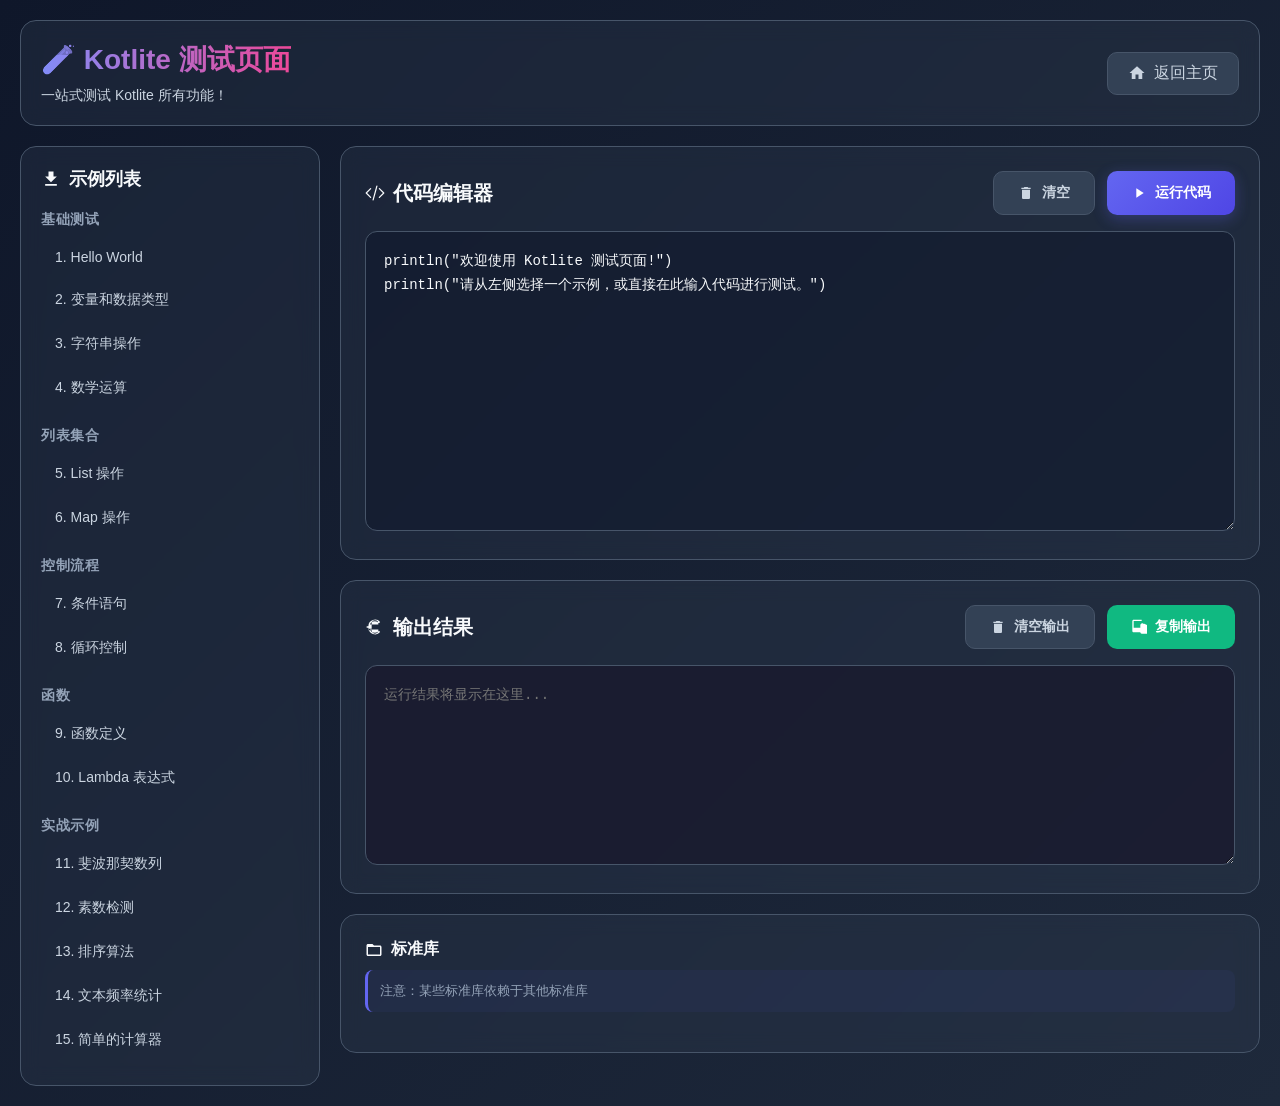
==== demo/test.html @ df6f912d "✨ 添加测试脚本和测试页面" ====
<!DOCTYPE html>
<html lang="zh-CN">
<head>
    <meta charset="UTF-8">
    <meta name="viewport" content="width=device-width, initial-scale=1.0">
    <title>Kotlite 测试页面</title>
    <style>
        :root {
            --primary-color: #6366f1;
            --primary-light: #818cf8;
            --primary-dark: #4f46e5;
            --accent-color: #ec4899;
            --bg-dark: #0f172a;
            --bg-light: #1e293b;
            --bg-card: #334155;
            --text-primary: #f8fafc;
            --text-secondary: #cbd5e1;
            --text-muted: #94a3b8;
            --border-color: #475569;
            --success-color: #10b981;
            --warning-color: #f59e0b;
            --error-color: #ef4444;
        }

        * {
            margin: 0;
            padding: 0;
            box-sizing: border-box;
        }

        body {
            font-family: -apple-system, BlinkMacSystemFont, "Segoe UI", "Noto Sans", Helvetica, Arial, sans-serif;
            background: linear-gradient(135deg, var(--bg-dark) 0%, var(--bg-light) 100%);
            color: var(--text-primary);
            min-height: 100vh;
            padding: 20px;
        }

        .container {
            max-width: 1400px;
            margin: 0 auto;
        }

        header {
            display: flex;
            justify-content: space-between;
            align-items: center;
            margin-bottom: 20px;
            padding: 20px;
            background: rgba(51, 65, 85, 0.3);
            border-radius: 16px;
            border: 1px solid var(--border-color);
            backdrop-filter: blur(10px);
        }

        .header-left h1 {
            font-size: 28px;
            font-weight: 800;
            background: linear-gradient(90deg, var(--primary-light), var(--accent-color));
            -webkit-background-clip: text;
            -webkit-text-fill-color: transparent;
            background-clip: text;
            margin-bottom: 8px;
        }

        .header-left p {
            color: var(--text-secondary);
            font-size: 14px;
        }

        .header-right a {
            color: var(--text-secondary);
            transition: all 0.3s ease;
            text-decoration: none;
            display: flex;
            align-items: center;
            gap: 8px;
            padding: 10px 20px;
            background: var(--bg-card);
            border-radius: 10px;
            border: 1px solid var(--border-color);
        }

        .header-right a:hover {
            color: var(--text-primary);
            background: var(--primary-color);
            border-color: var(--primary-color);
        }

        .main-grid {
            display: grid;
            grid-template-columns: 300px 1fr;
            gap: 20px;
        }

        @media (max-width: 1024px) {
            .main-grid {
                grid-template-columns: 1fr;
            }
        }

        .sidebar {
            background: rgba(51, 65, 85, 0.3);
            border-radius: 16px;
            border: 1px solid var(--border-color);
            padding: 20px;
            backdrop-filter: blur(10px);
            height: fit-content;
            position: sticky;
            top: 20px;
        }

        .sidebar h2 {
            font-size: 18px;
            font-weight: 700;
            margin-bottom: 16px;
            color: var(--text-primary);
            display: flex;
            align-items: center;
            gap: 8px;
        }

        .sidebar h3 {
            font-size: 14px;
            font-weight: 600;
            color: var(--text-muted);
            margin: 20px 0 10px 0;
            text-transform: uppercase;
            letter-spacing: 0.05em;
        }

        .example-list {
            list-style: none;
        }

        .example-item {
            margin-bottom: 6px;
        }

        .example-btn {
            width: 100%;
            text-align: left;
            padding: 10px 14px;
            background: transparent;
            border: none;
            color: var(--text-secondary);
            font-size: 14px;
            cursor: pointer;
            border-radius: 8px;
            transition: all 0.2s ease;
        }

        .example-btn:hover {
            background: var(--bg-card);
            color: var(--text-primary);
        }

        .example-btn.active {
            background: rgba(99, 102, 241, 0.15);
            color: var(--primary-light);
            border-left: 3px solid var(--primary-color);
        }

        .workspace {
            display: flex;
            flex-direction: column;
            gap: 20px;
        }

        .card {
            background: rgba(51, 65, 85, 0.3);
            border-radius: 16px;
            border: 1px solid var(--border-color);
            padding: 24px;
            backdrop-filter: blur(10px);
        }

        .section-header {
            display: flex;
            justify-content: space-between;
            align-items: center;
            gap: 12px;
            flex-wrap: wrap;
            margin-bottom: 16px;
        }

        .section-header h2 {
            font-size: 20px;
            font-weight: 700;
            color: var(--text-primary);
            display: flex;
            align-items: center;
            gap: 8px;
        }

        .button-group {
            display: flex;
            gap: 12px;
            flex-wrap: wrap;
        }

        .btn {
            padding: 12px 24px;
            border-radius: 10px;
            border: none;
            font-size: 14px;
            font-weight: 600;
            cursor: pointer;
            transition: all 0.3s ease;
            display: flex;
            align-items: center;
            gap: 8px;
        }

        .btn-primary {
            background: linear-gradient(135deg, var(--primary-color), var(--primary-dark));
            color: white;
            box-shadow: 0 4px 15px rgba(99, 102, 241, 0.3);
        }

        .btn-primary:hover {
            transform: translateY(-2px);
            box-shadow: 0 10px 25px -5px rgba(99, 102, 241, 0.4);
        }

        .btn-secondary {
            background: var(--bg-card);
            color: var(--text-secondary);
            border: 1px solid var(--border-color);
        }

        .btn-secondary:hover {
            background: var(--border-color);
            color: var(--text-primary);
        }

        .btn-success {
            background: var(--success-color);
            color: white;
        }

        .btn-success:hover {
            background: #0d966a;
            transform: translateY(-2px);
        }

        textarea {
            width: 100%;
            min-height: 300px;
            padding: 18px;
            border-radius: 12px;
            border: 1px solid var(--border-color);
            background: rgba(15, 23, 42, 0.5);
            color: var(--text-primary);
            font-family: ui-monospace, SFMono-Regular, Menlo, Monaco, Consolas, "Liberation Mono", "Courier New", monospace;
            font-size: 14px;
            line-height: 1.7;
            resize: vertical;
            transition: all 0.3s ease;
        }

        textarea:focus {
            outline: none;
            border-color: var(--primary-color);
            box-shadow: 0 0 0 4px rgba(99, 102, 241, 0.15);
        }

        #output {
            min-height: 200px;
            background: rgba(26, 26, 46, 0.8);
        }

        .status-message {
            padding: 12px 16px;
            border-radius: 10px;
            margin-bottom: 16px;
            font-size: 14px;
            display: none;
            border: 1px solid transparent;
        }

        .status-message.success {
            display: block;
            background: rgba(16, 185, 129, 0.1);
            border-color: var(--success-color);
            color: var(--success-color);
        }

        .status-message.error {
            display: block;
            background: rgba(239, 68, 68, 0.1);
            border-color: var(--error-color);
            color: var(--error-color);
        }

        .library-section {
            margin-top: 0;
        }

        .library-section h3 {
            font-size: 16px;
            font-weight: 700;
            color: var(--text-primary);
            margin-bottom: 10px;
            display: flex;
            align-items: center;
            gap: 8px;
        }

        .library-section .note {
            font-size: 13px;
            color: var(--text-muted);
            margin-bottom: 16px;
            padding: 12px;
            background: rgba(99, 102, 241, 0.05);
            border-radius: 8px;
            border-left: 3px solid var(--primary-color);
        }

        .library-list {
            display: flex;
            flex-wrap: wrap;
            gap: 8px;
        }

        .library-item {
            display: flex;
            align-items: center;
            gap: 6px;
            padding: 8px 12px;
            background: var(--bg-card);
            border-radius: 8px;
            border: 1px solid var(--border-color);
            transition: all 0.2s ease;
        }

        .library-item:hover {
            border-color: var(--primary-color);
        }

        .library-item input[type="checkbox"] {
            width: 16px;
            height: 16px;
            accent-color: var(--primary-color);
            cursor: pointer;
        }

        .library-item label {
            font-size: 13px;
            color: var(--text-secondary);
            cursor: pointer;
            user-select: none;
        }

        .library-item input[type="checkbox"]:checked + label {
            color: var(--primary-light);
            font-weight: 500;
        }

        @media (max-width: 768px) {
            body {
                padding: 12px;
            }

            header {
                flex-direction: column;
                gap: 16px;
                text-align: center;
                padding: 16px;
            }

            .section-header {
                flex-direction: column;
                gap: 14px;
                align-items: stretch;
            }

            .button-group {
                justify-content: center;
            }

            .btn {
                flex: 1;
                justify-content: center;
            }
        }
    </style>
</head>
<body>
    <div class="container">
        <header>
            <div class="header-left">
                <h1>🧪 Kotlite 测试页面</h1>
                <p>一站式测试 Kotlite 所有功能！</p>
            </div>
            <div class="header-right">
                <a href="index.html">
                    <svg width="18" height="18" viewBox="0 0 24 24" fill="currentColor">
                        <path d="M10 20v-6h4v6h5v-8h3L12 3 2 12h3v8z"/>
                    </svg>
                    返回主页
                </a>
            </div>
        </header>

        <div class="main-grid">
            <aside class="sidebar">
                <h2>
                    <svg width="20" height="20" viewBox="0 0 24 24" fill="currentColor">
                        <path d="M19 9h-4V3H9v6H5l7 7 7-7zM5 18v2h14v-2H5z"/>
                    </svg>
                    示例列表
                </h2>
                
                <h3>基础测试</h3>
                <ul class="example-list">
                    <li class="example-item">
                        <button class="example-btn" data-example="hello">1. Hello World</button>
                    </li>
                    <li class="example-item">
                        <button class="example-btn" data-example="variables">2. 变量和数据类型</button>
                    </li>
                    <li class="example-item">
                        <button class="example-btn" data-example="strings">3. 字符串操作</button>
                    </li>
                    <li class="example-item">
                        <button class="example-btn" data-example="math">4. 数学运算</button>
                    </li>
                </ul>

                <h3>列表集合</h3>
                <ul class="example-list">
                    <li class="example-item">
                        <button class="example-btn" data-example="list">5. List 操作</button>
                    </li>
                    <li class="example-item">
                        <button class="example-btn" data-example="map">6. Map 操作</button>
                    </li>
                </ul>

                <h3>控制流程</h3>
                <ul class="example-list">
                    <li class="example-item">
                        <button class="example-btn" data-example="condition">7. 条件语句</button>
                    </li>
                    <li class="example-item">
                        <button class="example-btn" data-example="loop">8. 循环控制</button>
                    </li>
                </ul>

                <h3>函数</h3>
                <ul class="example-list">
                    <li class="example-item">
                        <button class="example-btn" data-example="functions">9. 函数定义</button>
                    </li>
                    <li class="example-item">
                        <button class="example-btn" data-example="lambda">10. Lambda 表达式</button>
                    </li>
                </ul>

                <h3>实战示例</h3>
                <ul class="example-list">
                    <li class="example-item">
                        <button class="example-btn" data-example="fibonacci">11. 斐波那契数列</button>
                    </li>
                    <li class="example-item">
                        <button class="example-btn" data-example="prime">12. 素数检测</button>
                    </li>
                    <li class="example-item">
                        <button class="example-btn" data-example="sort">13. 排序算法</button>
                    </li>
                    <li class="example-item">
                        <button class="example-btn" data-example="wordcount">14. 文本频率统计</button>
                    </li>
                    <li class="example-item">
                        <button class="example-btn" data-example="calculator">15. 简单的计算器</button>
                    </li>
                </ul>
            </aside>

            <main class="workspace">
                <div class="card">
                    <div class="section-header">
                        <h2>
                            <svg width="20" height="20" viewBox="0 0 24 24" fill="currentColor">
                                <path d="M14.447 3.027a.75.75 0 01.527.92l-4.5 16.5a.75.75 0 01-1.448-.394l4.5-16.5a.75.75 0 01.921-.526zM16.72 6.22a.75.75 0 011.06 0l5.25 5.25a.75.75 0 010 1.06l-5.25 5.25a.75.75 0 11-1.06-1.06L21.44 12l-4.72-4.72a.75.75 0 010-1.06zm-9.44 0a.75.75 0 010 1.06L2.56 12l4.72 4.72a.75.75 0 11-1.06 1.06L.97 12.53a.75.75 0 010-1.06l5.25-5.25a.75.75 0 011.06 0z"/>
                            </svg>
                            代码编辑器
                        </h2>
                        <div class="button-group">
                            <button class="btn btn-secondary" id="clearBtn">
                                <svg width="16" height="16" viewBox="0 0 24 24" fill="currentColor">
                                    <path d="M6 19c0 1.1.9 2 2 2h8c1.1 0 2-.9 2-2V7H6v12zM19 4h-3.5l-1-1h-5l-1 1H5v2h14V4z"/>
                                </svg>
                                清空
                            </button>
                            <button class="btn btn-primary" id="runBtn">
                                <svg width="16" height="16" viewBox="0 0 24 24" fill="currentColor">
                                    <path d="M8 5v14l11-7z"/>
                                </svg>
                                运行代码
                            </button>
                        </div>
                    </div>
                    <div id="statusMessage" class="status-message"></div>
                    <textarea id="codeInput" placeholder="在此输入 Kotlin 代码...">println("欢迎使用 Kotlite 测试页面!")
println("请从左侧选择一个示例，或直接在此输入代码进行测试。")</textarea>
                </div>

                <div class="card">
                    <div class="section-header">
                        <h2>
                            <svg width="20" height="20" viewBox="0 0 24 24" fill="currentColor">
                                <path d="M12 4a4 4 0 0 1 4 4v1H6.09C6.57 6.88 8.14 5 12 5v0a5.98 5.98 0 0 1 4.79 2.46l1.42-1.42A8 8 0 0 0 4.06 11H2v2h2.06a8 8 0 0 0 14.15 4.96l-1.42-1.42A6 6 0 0 1 12 19c-3.86 0-5.43-1.88-5.91-4H16v1a4 4 0 0 1-4 4v0a4 4 0 0 1-4-4v0H4v-2h4V8a4 4 0 0 1 4-4v0"/>
                            </svg>
                            输出结果
                        </h2>
                        <div class="button-group">
                            <button class="btn btn-secondary" id="clearOutputBtn">
                                <svg width="16" height="16" viewBox="0 0 24 24" fill="currentColor">
                                    <path d="M6 19c0 1.1.9 2 2 2h8c1.1 0 2-.9 2-2V7H6v12zM19 4h-3.5l-1-1h-5l-1 1H5v2h14V4z"/>
                                </svg>
                                清空输出
                            </button>
                            <button class="btn btn-success" id="copyOutputBtn">
                                <svg width="16" height="16" viewBox="0 0 24 24" fill="currentColor">
                                    <path d="M16 1H4c-1.1 0-1.99.9-1.99 2L2 18c0 1.1.9 2 2 2h12c1.1 0 2-.9 2-2V8c0-1.1-.9-2-2-2zm0 12H4V3h12v10z"/>
                                    <path d="M20 7h-4c-1.1 0-2 .9-2 2v11c0 1.1.9 2 2 2h8c1.1 0 2-.9 2-2V11c0-1.1-.9-2-2-2z"/>
                                </svg>
                                复制输出
                            </button>
                        </div>
                    </div>
                    <textarea id="output" readonly placeholder="运行结果将显示在这里..."></textarea>
                </div>

                <div class="card library-section">
                    <h3>
                        <svg width="18" height="18" viewBox="0 0 24 24" fill="currentColor">
                            <path d="M20 6h-8l-2-2H4c-1.1 0-1.99.9-1.99 2L2 18c0 1.1.9 2 2 2h16c1.1 0 2-.9 2-2V8c0-1.1-.9-2-2-2zm0 12H4V8h16v10z"/>
                        </svg>
                        标准库
                    </h3>
                    <p class="note">注意：某些标准库依赖于其他标准库</p>
                    <div class="library-list" id="libraryCheckboxes">
                    </div>
                </div>
            </main>
        </div>
    </div>

    <script>
        // 示例代码库
        const examples = {
            hello: `println("Hello, 世界!")
println("欢迎使用 Kotlite!")`,
            
            variables: `// 变量声明
val immutable = "我是不可变的"
var mutable = "我是可变的"
mutable = "我改变了!"

// 数据类型
val intNum: Int = 42
val longNum: Long = 10000000000L
val doubleNum: Double = 3.14159
val booleanVal: Boolean = true
val charVal: Char = 'A'

println("整数: $intNum")
println("长整数: $longNum")
println("浮点数: $doubleNum")
println("布尔值: $booleanVal")
println("字符: $charVal")
println("不可变变量: $immutable")
println("可变变量: $mutable")`,
            
            strings: `val str = "Hello, Kotlin!"

// 基本操作
println("字符串: $str")
println("长度: ${str.length}")
println("大写: ${str.uppercase()}")
println("小写: ${str.lowercase()}")

// 子串
println("子串: ${str.substring(0, 5)}")

// 检查包含
println("包含 'Kotlin': ${str.contains("Kotlin")}")

// 替换
println("替换: ${str.replace("Hello", "Hi")}")

// 去除空格
val strWithSpaces = "   Hello World   "
println("去除空格: '${strWithSpaces.trim()}'")

// 分割和连接
val csv = "apple,banana,orange"
val parts = csv.split(",")
println("分割后: $parts")
println("连接: ${parts.joinToString(" | ")}")`,
            
            math: `// 基本运算
val a = 10
val b = 3
println("$a + $b = ${a + b}")
println("$a - $b = ${a - b}")
println("$a * $b = ${a * b}")
println("$a / $b = ${a / b}")
println("$a % $b = ${a % b}")

// 比较运算
println("$a > $b: ${a > b}")
println("$a == $b: ${a == b}")

// 使用 Math 库
import kotlin.math.*
println("绝对值 -42: ${abs(-42)}")
println("最大 100, 200: ${max(100, 200)}")
println("最小 100, 200: ${min(100, 200)}")
println("平方根 16: ${sqrt(16.0)}")
println("2^8: ${2.0.pow(8.0)}")
println("四舍五入 3.7: ${round(3.7)}")
println("向下取整 3.7: ${floor(3.7)}")
println("向上取整 3.1: ${ceil(3.1)}")`,
            
            list: `// 创建列表
val list = listOf("苹果", "香蕉", "橙子")
println("原列表: $list")

// 访问元素
println("第一个元素: ${list[0]}")
println("最后一个元素: ${list[list.size - 1]}")

// 遍历
println("\\n遍历列表:")
for (item in list) {
    println("- $item")
}

// 索引遍历
println("\\n索引遍历:")
for ((index, item) in list.withIndex()) {
    println("$index: $item")
}

// 可变列表
val mutableList = mutableListOf(1, 2, 3)
println("\\n可变列表初始: $mutableList")
mutableList.add(4)
mutableList.add(0, 0)
println("添加后: $mutableList")
mutableList.remove(2)
println("删除后: $mutableList")

// 列表转换
println("\\n映射: ${mutableList.map { it * 2 }}")
println("过滤: ${mutableList.filter { it % 2 == 0 }}")
println("求和: ${mutableList.sum()}")`,
            
            map: `// 创建 Map
val map = mapOf(
    "one" to 1,
    "two" to 2,
    "three" to 3
)
println("原Map: $map")

// 访问值
println("键 'one' 的值: ${map["one"]}")
println("键 'four' 的值或默认: ${map.getOrDefault("four", 0)}")

// 遍历
println("\\n遍历 Map:")
for ((key, value) in map) {
    println("$key -> $value")
}

// 可变 Map
val mutableMap = mutableMapOf<String, Int>()
mutableMap["a"] = 10
mutableMap["b"] = 20
println("\\n可变Map: $mutableMap")
mutableMap["c"] = 30
println("添加后: $mutableMap")
mutableMap.remove("a")
println("删除后: $mutableMap")`,
            
            condition: `val score = 85

// if 表达式
val result = if (score >= 90) {
    "优秀"
} else if (score >= 80) {
    "良好"
} else if (score >= 60) {
    "及格"
} else {
    "不及格"
}
println("成绩 $score: $result")

// when 表达式
val grade = 'B'
val desc = when (grade) {
    'A' -> "优秀"
    'B' -> "良好"
    'C' -> "合格"
    else -> "其他"
}
println("等级 $grade: $desc")`,
            
            loop: `// for 循环范围
println("1到5:")
for (i in 1..5) {
    print("$i ")
}

println("\\n\\n5到1:")
for (i in 5 downTo 1) {
    print("$i ")
}

println("\\n\\n1到10，步长2:")
for (i in 1..10 step 2) {
    print("$i ")
}

println("\\n\\n直到10:")
for (i in 1 until 10) {
    print("$i ")
}

// while 循环
println("\\n\\nwhile 循环:")
var n = 1
while (n <= 5) {
    print("${n * n} ")
    n++
}`,
            
            functions: `// 简单函数
fun greet(name: String): String {
    return "你好, $name!"
}
println(greet("张三"))

// 单表达式函数
fun add(a: Int, b: Int): Int = a + b
println("10 + 20 = ${add(10, 20)}")

// 带默认参数的函数
fun greetDefault(name: String = "访客"): String {
    return "欢迎, $name!"
}
println(greetDefault())
println(greetDefault("李四"))

// 可变参数
fun sum(vararg numbers: Int): Int {
    var total = 0
    for (num in numbers) {
        total += num
    }
    return total
}
println("求和 1-5: ${sum(1, 2, 3, 4, 5)}")`,
            
            lambda: `// 简单的 Lambda
val double = { x: Int -> x * 2 }
println("double(5): ${double(5)}")

// 结合列表操作
val numbers = listOf(1, 2, 3, 4, 5)
println("原列表: $numbers")

val doubled = numbers.map { it * 2 }
println("乘以2: $doubled")

val evens = numbers.filter { it % 2 == 0 }
println("偶数: $evens")

val sum = numbers.reduce { acc, num -> acc + num }
println("求和: $sum")

val total = numbers.fold(0) { acc, num -> acc + num }
println("折叠求和: $total")`,
            
            fibonacci: `fun fibonacci(n: Int): List<Int> {
    val result = mutableListOf<Int>()
    var a = 0
    var b = 1
    
    for (i in 1..n) {
        result.add(a)
        val next = a + b
        a = b
        b = next
    }
    
    return result
}

val fib10 = fibonacci(10)
println("斐波那契前10项: $fib10")`,
            
            prime: `fun isPrime(n: Int): Boolean {
    if (n <= 1) return false
    if (n <= 3) return true
    if (n % 2 == 0 || n % 3 == 0) return false
    
    var i = 5
    while (i * i <= n) {
        if (n % i == 0 || n % (i + 2) == 0) return false
        i += 6
    }
    return true
}

// 查找 1-50 之间的素数
val primes = mutableListOf<Int>()
for (i in 1..50) {
    if (isPrime(i)) {
        primes.add(i)
    }
}
println("1-50之间的素数: $primes")`,
            
            sort: `fun bubbleSort(arr: MutableList<Int>) {
    val n = arr.size
    for (i in 0 until n - 1) {
        for (j in 0 until n - i - 1) {
            if (arr[j] > arr[j + 1]) {
                // 交换
                val temp = arr[j]
                arr[j] = arr[j + 1]
                arr[j + 1] = temp
            }
        }
    }
}

val arr = mutableListOf(64, 34, 25, 12, 22, 11, 90)
println("排序前: $arr")
bubbleSort(arr)
println("排序后: $arr")`,
            
            wordcount: `fun wordCount(text: String): Map<String, Int> {
    val words = text.lowercase().split(" ", ",", ".", "!", "?")
        .filter { it.isNotEmpty() }
    
    val countMap = mutableMapOf<String, Int>()
    for (word in words) {
        countMap[word] = (countMap[word] ?: 0) + 1
    }
    
    return countMap.toSortedMap()
}

val text = "Kotlin is a great language. Kotlin is fun!"
val counts = wordCount(text)
println("词频统计:")
for ((word, count) in counts) {
    println("- $word: $count")
}`,
            
            calculator: `fun calculate(a: Double, b: Double, op: Char): Double {
    return when (op) {
        '+' -> a + b
        '-' -> a - b
        '*' -> a * b
        '/' -> if (b != 0.0) a / b else Double.NaN
        '%' -> a % b
        else -> throw IllegalArgumentException("未知操作符: $op")
    }
}

println("100 + 50 = ${calculate(100.0, 50.0, '+')}")
println("100 - 50 = ${calculate(100.0, 50.0, '-')}")
println("100 * 50 = ${calculate(100.0, 50.0, '*')}")
println("100 / 50 = ${calculate(100.0, 50.0, '/')}")
println("100 % 50 = ${calculate(100.0, 50.0, '%')}")`
        };

        // DOM 元素
        const codeInput = document.getElementById('codeInput');
        const output = document.getElementById('output');
        const runBtn = document.getElementById('runBtn');
        const clearBtn = document.getElementById('clearBtn');
        const clearOutputBtn = document.getElementById('clearOutputBtn');
        const copyOutputBtn = document.getElementById('copyOutputBtn');
        const statusMessage = document.getElementById('statusMessage');
        const exampleBtns = document.querySelectorAll('.example-btn');
        const libraryCheckboxes = document.getElementById('libraryCheckboxes');

        // 显示状态消息
        function showStatus(message, isError = false) {
            statusMessage.textContent = message;
            statusMessage.className = 'status-message ' + (isError ? 'error' : 'success');
            setTimeout(() => {
                statusMessage.className = 'status-message';
            }, 3000);
        }

        // 加载示例
        exampleBtns.forEach(btn => {
            btn.addEventListener('click', () => {
                const exampleId = btn.dataset.example;
                if (examples[exampleId]) {
                    codeInput.value = examples[exampleId];
                    output.value = '';
                    
                    // 更新活动状态
                    exampleBtns.forEach(b => b.classList.remove('active'));
                    btn.classList.add('active');
                    
                    showStatus('示例加载成功!');
                }
            });
        });

        // 清空按钮
        clearBtn.addEventListener('click', () => {
            codeInput.value = '';
            showStatus('代码已清空');
        });

        // 清空输出按钮
        clearOutputBtn.addEventListener('click', () => {
            output.value = '';
            showStatus('输出已清空');
        });

        // 复制输出按钮
        copyOutputBtn.addEventListener('click', () => {
            output.select();
            document.execCommand('copy');
            showStatus('输出已复制到剪贴板!');
        });
    </script>
    <script src="kotlite-demo.js"></script>
</body>
</html>
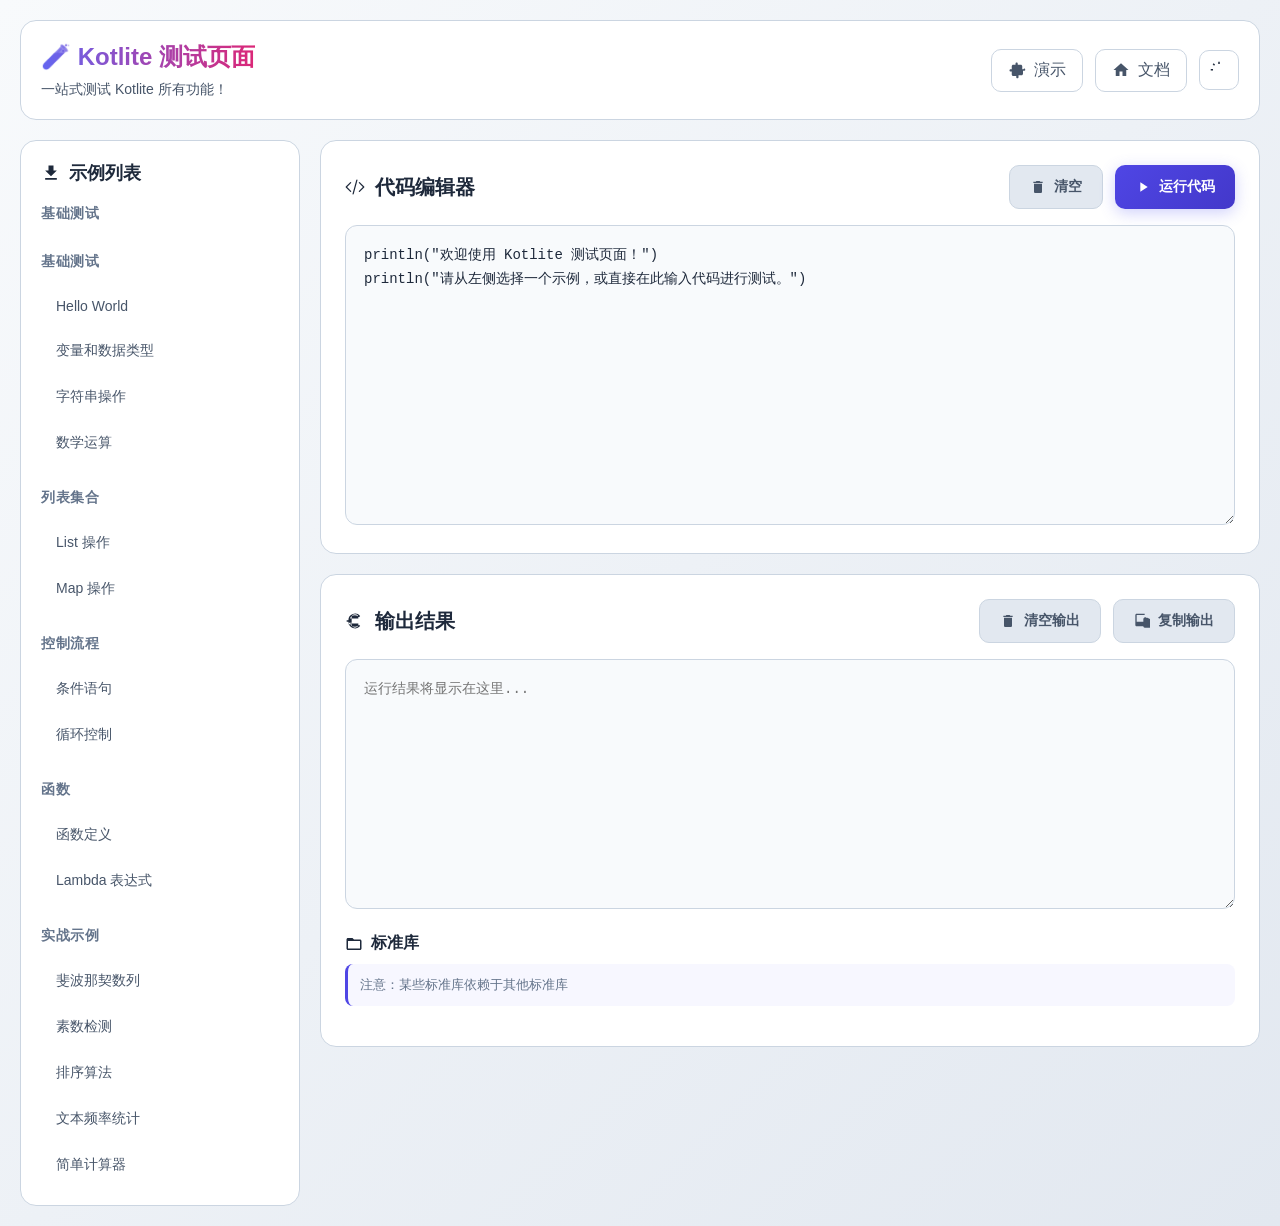
==== commit ab91bd4a: "✨ 完善主题系统、移动端适配和测试页面体验" ====
--- a/demo/test.html
+++ b/demo/test.html
@@ -18,8 +18,21 @@
             --text-muted: #94a3b8;
             --border-color: #475569;
             --success-color: #10b981;
-            --warning-color: #f59e0b;
             --error-color: #ef4444;
+        }
+
+        .light-mode {
+            --primary-color: #4f46e5;
+            --primary-light: #6366f1;
+            --primary-dark: #4338ca;
+            --accent-color: #db2777;
+            --bg-dark: #f8fafc;
+            --bg-light: #e2e8f0;
+            --bg-card: #ffffff;
+            --text-primary: #1e293b;
+            --text-secondary: #475569;
+            --text-muted: #64748b;
+            --border-color: #cbd5e1;
         }
 
         * {
@@ -34,6 +47,7 @@
             color: var(--text-primary);
             min-height: 100vh;
             padding: 20px;
+            transition: all 0.3s ease;
         }
 
         .container {
@@ -47,14 +61,14 @@
             align-items: center;
             margin-bottom: 20px;
             padding: 20px;
-            background: rgba(51, 65, 85, 0.3);
+            background: var(--bg-card);
             border-radius: 16px;
             border: 1px solid var(--border-color);
             backdrop-filter: blur(10px);
         }
 
         .header-left h1 {
-            font-size: 28px;
+            font-size: 24px;
             font-weight: 800;
             background: linear-gradient(90deg, var(--primary-light), var(--accent-color));
             -webkit-background-clip: text;
@@ -68,6 +82,12 @@
             font-size: 14px;
         }
 
+        .header-right {
+            display: flex;
+            align-items: center;
+            gap: 12px;
+        }
+
         .header-right a {
             color: var(--text-secondary);
             transition: all 0.3s ease;
@@ -75,7 +95,7 @@
             display: flex;
             align-items: center;
             gap: 8px;
-            padding: 10px 20px;
+            padding: 10px 16px;
             background: var(--bg-card);
             border-radius: 10px;
             border: 1px solid var(--border-color);
@@ -87,9 +107,26 @@
             border-color: var(--primary-color);
         }
 
+        #theme-toggle {
+            background: var(--bg-card);
+            border: 1px solid var(--border-color);
+            border-radius: 10px;
+            cursor: pointer;
+            padding: 10px;
+            transition: all 0.3s ease;
+            color: var(--text-primary);
+            display: flex;
+            align-items: center;
+        }
+
+        #theme-toggle:hover {
+            background: var(--primary-color);
+            border-color: var(--primary-color);
+        }
+
         .main-grid {
             display: grid;
-            grid-template-columns: 300px 1fr;
+            grid-template-columns: 280px 1fr;
             gap: 20px;
         }
 
@@ -97,10 +134,21 @@
             .main-grid {
                 grid-template-columns: 1fr;
             }
+
+            header {
+                flex-direction: column;
+                gap: 16px;
+                text-align: center;
+            }
+
+            .header-right {
+                flex-wrap: wrap;
+                justify-content: center;
+            }
         }
 
         .sidebar {
-            background: rgba(51, 65, 85, 0.3);
+            background: var(--bg-card);
             border-radius: 16px;
             border: 1px solid var(--border-color);
             padding: 20px;
@@ -131,10 +179,9 @@
 
         .example-list {
             list-style: none;
-        }
-
-        .example-item {
-            margin-bottom: 6px;
+            display: flex;
+            flex-direction: column;
+            gap: 6px;
         }
 
         .example-btn {
@@ -142,33 +189,85 @@
             text-align: left;
             padding: 10px 14px;
             background: transparent;
-            border: none;
+            border: 1px solid transparent;
             color: var(--text-secondary);
             font-size: 14px;
             cursor: pointer;
-            border-radius: 8px;
+            border-radius: 10px;
             transition: all 0.2s ease;
         }
 
         .example-btn:hover {
+            background: var(--bg-light);
+            color: var(--text-primary);
+            border-color: var(--border-color);
+        }
+
+        .example-btn.active {
+            background: linear-gradient(135deg, rgba(99, 102, 241, 0.15), rgba(236, 72, 153, 0.15));
+            color: var(--primary-light);
+            border-color: var(--primary-color);
+        }
+
+        @media (max-width: 1024px) {
+            .sidebar {
+                position: fixed;
+                top: 0;
+                left: 0;
+                width: 280px;
+                height: 100vh;
+                z-index: 1000;
+                transform: translateX(-100%);
+                transition: transform 0.3s ease;
+                overflow-y: auto;
+                border-radius: 0;
+            }
+
+            .sidebar.open {
+                transform: translateX(0);
+            }
+
+            .mobile-menu-btn {
+                display: flex;
+            }
+
+            .sidebar-overlay {
+                display: none;
+                position: fixed;
+                top: 0;
+                left: 0;
+                right: 0;
+                bottom: 0;
+                background: rgba(0, 0, 0, 0.5);
+                z-index: 999;
+            }
+
+            .sidebar-overlay.show {
+                display: block;
+            }
+        }
+
+        .mobile-menu-btn {
+            display: none;
             background: var(--bg-card);
-            color: var(--text-primary);
-        }
-
-        .example-btn.active {
-            background: rgba(99, 102, 241, 0.15);
-            color: var(--primary-light);
-            border-left: 3px solid var(--primary-color);
-        }
-
-        .workspace {
-            display: flex;
-            flex-direction: column;
-            gap: 20px;
+            border: 1px solid var(--border-color);
+            border-radius: 10px;
+            font-size: 20px;
+            cursor: pointer;
+            color: var(--text-primary);
+            padding: 10px 16px;
+            margin-right: 12px;
+            transition: all 0.3s ease;
+            align-items: center;
+        }
+
+        .mobile-menu-btn:hover {
+            background: var(--primary-color);
+            border-color: var(--primary-color);
         }
 
         .card {
-            background: rgba(51, 65, 85, 0.3);
+            background: var(--bg-card);
             border-radius: 16px;
             border: 1px solid var(--border-color);
             padding: 24px;
@@ -190,7 +289,7 @@
             color: var(--text-primary);
             display: flex;
             align-items: center;
-            gap: 8px;
+            gap: 10px;
         }
 
         .button-group {
@@ -200,7 +299,7 @@
         }
 
         .btn {
-            padding: 12px 24px;
+            padding: 12px 20px;
             border-radius: 10px;
             border: none;
             font-size: 14px;
@@ -224,7 +323,7 @@
         }
 
         .btn-secondary {
-            background: var(--bg-card);
+            background: var(--bg-light);
             color: var(--text-secondary);
             border: 1px solid var(--border-color);
         }
@@ -232,16 +331,6 @@
         .btn-secondary:hover {
             background: var(--border-color);
             color: var(--text-primary);
-        }
-
-        .btn-success {
-            background: var(--success-color);
-            color: white;
-        }
-
-        .btn-success:hover {
-            background: #0d966a;
-            transform: translateY(-2px);
         }
 
         textarea {
@@ -250,7 +339,7 @@
             padding: 18px;
             border-radius: 12px;
             border: 1px solid var(--border-color);
-            background: rgba(15, 23, 42, 0.5);
+            background: var(--bg-dark);
             color: var(--text-primary);
             font-family: ui-monospace, SFMono-Regular, Menlo, Monaco, Consolas, "Liberation Mono", "Courier New", monospace;
             font-size: 14px;
@@ -265,9 +354,8 @@
             box-shadow: 0 0 0 4px rgba(99, 102, 241, 0.15);
         }
 
-        #output {
-            min-height: 200px;
-            background: rgba(26, 26, 46, 0.8);
+        #output, #txtOutput {
+            min-height: 250px;
         }
 
         .status-message {
@@ -294,7 +382,7 @@
         }
 
         .library-section {
-            margin-top: 0;
+            margin-top: 20px;
         }
 
         .library-section h3 {
@@ -327,8 +415,8 @@
             display: flex;
             align-items: center;
             gap: 6px;
-            padding: 8px 12px;
-            background: var(--bg-card);
+            padding: 10px 12px;
+            background: var(--bg-light);
             border-radius: 8px;
             border: 1px solid var(--border-color);
             transition: all 0.2s ease;
@@ -383,98 +471,68 @@
                 flex: 1;
                 justify-content: center;
             }
+
+            textarea {
+                min-height: 250px;
+            }
+
+            .header-right {
+                width: 100%;
+            }
         }
     </style>
 </head>
 <body>
     <div class="container">
         <header>
-            <div class="header-left">
-                <h1>🧪 Kotlite 测试页面</h1>
-                <p>一站式测试 Kotlite 所有功能！</p>
+            <div style="display: flex; align-items: center; gap: 12px;">
+                <button class="mobile-menu-btn" id="mobileMenuBtn">
+                    <svg width="20" height="20" viewBox="0 0 24 24" fill="currentColor">
+                        <path d="M3 18h18v-2H3v2zm0-5h18v-2H3v2zm0-7v2h18V6H3z"/>
+                    </svg>
+                </button>
+                <div class="header-left">
+                    <h1>🧪 Kotlite 测试页面</h1>
+                    <p>一站式测试 Kotlite 所有功能！</p>
+                </div>
             </div>
             <div class="header-right">
                 <a href="index.html">
                     <svg width="18" height="18" viewBox="0 0 24 24" fill="currentColor">
+                        <path d="M20.5 11H19V7c0-1.1-.9-2-2-2h-4V3.5c0-.83-.67-1.5-1.5-1.5s-1.5.67-1.5 1.5V5H7c-1.1 0-1.99.9-1.99 2v4H3.5c-.83 0-1.5.67-1.5 1.5s.67 1.5 1.5 1.5H5v4c0 1.1.9 2 2 2h4v1.5c0 .83.67 1.5 1.5 1.5s1.5-.67 1.5-1.5V19h4c1.1 0 2-.9 2-2v-4h1.5c.83 0 1.5-.67 1.5-1.5s-.67-1.5-1.5-1.5z"/>
+                    </svg>
+                    演示
+                </a>
+                <a href="../index.html">
+                    <svg width="18" height="18" viewBox="0 0 24 24" fill="currentColor">
                         <path d="M10 20v-6h4v6h5v-8h3L12 3 2 12h3v8z"/>
                     </svg>
-                    返回主页
+                    文档
                 </a>
+                <button id="theme-toggle" title="切换主题">
+                    <svg id="moon-icon" width="18" height="18" viewBox="0 0 24 24" fill="currentColor">
+                        <path d="M9 2c-1.05 0-2.05.16-3 .46 4.06 1.27 7 5.06 7 9.54s-2.94 8.28-7 9.54c.95.3 1.95.46 3 .46 5.52 0 10-4.48 10-10S14.52 2 9 2z"/>
+                    </svg>
+                    <svg id="sun-icon" width="18" height="18" viewBox="0 0 24 24" fill="currentColor" style="display: none;">
+                        <path d="M6.76 4.84l-1.8-1.79-1.41 1.41 1.79 1.79 1.42-1.41zM4 10.5H1v2h3v-2zm9-9.5h-2V4h2V1zm7.5 2.83 3.67l1.79-1.8-1.41-1.41-1.79 1.79 1.41 1.42zM20 10.5v2h3v-2h-3zm-2.76-5.66l-1.41-1.41-1.79 1.79 1.41 1.41 1.79-1.79zM13 18.5H11v3h2v-3zm3.24-2.34l1.79 1.79 1.41-1.41-1.79-1.79-1.41 1.41zM6.34 17l-1.79 1.8 1.41 1.41 1.79-1.8-1.41-1.41z"/>
+                    </svg>
+                </button>
             </div>
         </header>
 
+        <div class="sidebar-overlay" id="sidebarOverlay"></div>
+
         <div class="main-grid">
-            <aside class="sidebar">
+            <aside class="sidebar" id="sidebar">
                 <h2>
                     <svg width="20" height="20" viewBox="0 0 24 24" fill="currentColor">
                         <path d="M19 9h-4V3H9v6H5l7 7 7-7zM5 18v2h14v-2H5z"/>
                     </svg>
                     示例列表
                 </h2>
-                
+
                 <h3>基础测试</h3>
-                <ul class="example-list">
-                    <li class="example-item">
-                        <button class="example-btn" data-example="hello">1. Hello World</button>
-                    </li>
-                    <li class="example-item">
-                        <button class="example-btn" data-example="variables">2. 变量和数据类型</button>
-                    </li>
-                    <li class="example-item">
-                        <button class="example-btn" data-example="strings">3. 字符串操作</button>
-                    </li>
-                    <li class="example-item">
-                        <button class="example-btn" data-example="math">4. 数学运算</button>
-                    </li>
-                </ul>
-
-                <h3>列表集合</h3>
-                <ul class="example-list">
-                    <li class="example-item">
-                        <button class="example-btn" data-example="list">5. List 操作</button>
-                    </li>
-                    <li class="example-item">
-                        <button class="example-btn" data-example="map">6. Map 操作</button>
-                    </li>
-                </ul>
-
-                <h3>控制流程</h3>
-                <ul class="example-list">
-                    <li class="example-item">
-                        <button class="example-btn" data-example="condition">7. 条件语句</button>
-                    </li>
-                    <li class="example-item">
-                        <button class="example-btn" data-example="loop">8. 循环控制</button>
-                    </li>
-                </ul>
-
-                <h3>函数</h3>
-                <ul class="example-list">
-                    <li class="example-item">
-                        <button class="example-btn" data-example="functions">9. 函数定义</button>
-                    </li>
-                    <li class="example-item">
-                        <button class="example-btn" data-example="lambda">10. Lambda 表达式</button>
-                    </li>
-                </ul>
-
-                <h3>实战示例</h3>
-                <ul class="example-list">
-                    <li class="example-item">
-                        <button class="example-btn" data-example="fibonacci">11. 斐波那契数列</button>
-                    </li>
-                    <li class="example-item">
-                        <button class="example-btn" data-example="prime">12. 素数检测</button>
-                    </li>
-                    <li class="example-item">
-                        <button class="example-btn" data-example="sort">13. 排序算法</button>
-                    </li>
-                    <li class="example-item">
-                        <button class="example-btn" data-example="wordcount">14. 文本频率统计</button>
-                    </li>
-                    <li class="example-item">
-                        <button class="example-btn" data-example="calculator">15. 简单的计算器</button>
-                    </li>
+                <ul class="example-list" id="exampleList">
                 </ul>
             </aside>
 
@@ -503,11 +561,11 @@
                         </div>
                     </div>
                     <div id="statusMessage" class="status-message"></div>
-                    <textarea id="codeInput" placeholder="在此输入 Kotlin 代码...">println("欢迎使用 Kotlite 测试页面!")
+                    <textarea id="txtCode" placeholder="在此输入 Kotlin 代码...">println("欢迎使用 Kotlite 测试页面！")
 println("请从左侧选择一个示例，或直接在此输入代码进行测试。")</textarea>
                 </div>
 
-                <div class="card">
+                <div class="card" style="margin-top: 20px;">
                     <div class="section-header">
                         <h2>
                             <svg width="20" height="20" viewBox="0 0 24 24" fill="currentColor">
@@ -522,7 +580,7 @@
                                 </svg>
                                 清空输出
                             </button>
-                            <button class="btn btn-success" id="copyOutputBtn">
+                            <button class="btn btn-secondary" id="copyOutputBtn">
                                 <svg width="16" height="16" viewBox="0 0 24 24" fill="currentColor">
                                     <path d="M16 1H4c-1.1 0-1.99.9-1.99 2L2 18c0 1.1.9 2 2 2h12c1.1 0 2-.9 2-2V8c0-1.1-.9-2-2-2zm0 12H4V3h12v10z"/>
                                     <path d="M20 7h-4c-1.1 0-2 .9-2 2v11c0 1.1.9 2 2 2h8c1.1 0 2-.9 2-2V11c0-1.1-.9-2-2-2z"/>
@@ -531,18 +589,18 @@
                             </button>
                         </div>
                     </div>
-                    <textarea id="output" readonly placeholder="运行结果将显示在这里..."></textarea>
-                </div>
-
-                <div class="card library-section">
-                    <h3>
-                        <svg width="18" height="18" viewBox="0 0 24 24" fill="currentColor">
-                            <path d="M20 6h-8l-2-2H4c-1.1 0-1.99.9-1.99 2L2 18c0 1.1.9 2 2 2h16c1.1 0 2-.9 2-2V8c0-1.1-.9-2-2-2zm0 12H4V8h16v10z"/>
-                        </svg>
-                        标准库
-                    </h3>
-                    <p class="note">注意：某些标准库依赖于其他标准库</p>
-                    <div class="library-list" id="libraryCheckboxes">
+                    <textarea id="txtOutput" readonly placeholder="运行结果将显示在这里..."></textarea>
+
+                    <div class="library-section">
+                        <h3>
+                            <svg width="18" height="18" viewBox="0 0 24 24" fill="currentColor">
+                                <path d="M20 6h-8l-2-2H4c-1.1 0-1.99.9-1.99 2L2 18c0 1.1.9 2 2 2h16c1.1 0 2-.9 2-2V8c0-1.1-.9-2-2-2zm0 12H4V8h16v10z"/>
+                            </svg>
+                            标准库
+                        </h3>
+                        <p class="note">注意：某些标准库依赖于其他标准库</p>
+                        <div class="library-list" id="cotStdlibs">
+                        </div>
                     </div>
                 </div>
             </main>
@@ -550,394 +608,161 @@
     </div>
 
     <script>
-        // 示例代码库
-        const examples = {
-            hello: `println("Hello, 世界!")
-println("欢迎使用 Kotlite!")`,
+        // 主题系统
+        function initTheme() {
+            const savedTheme = localStorage.getItem('kotlite-theme');
             
-            variables: `// 变量声明
-val immutable = "我是不可变的"
-var mutable = "我是可变的"
-mutable = "我改变了!"
-
-// 数据类型
-val intNum: Int = 42
-val longNum: Long = 10000000000L
-val doubleNum: Double = 3.14159
-val booleanVal: Boolean = true
-val charVal: Char = 'A'
-
-println("整数: $intNum")
-println("长整数: $longNum")
-println("浮点数: $doubleNum")
-println("布尔值: $booleanVal")
-println("字符: $charVal")
-println("不可变变量: $immutable")
-println("可变变量: $mutable")`,
+            if (!savedTheme) {
+                const prefersDark = window.matchMedia('(prefers-color-scheme: dark)').matches;
+                if (!prefersDark) {
+                    document.body.classList.add('light-mode');
+                    document.getElementById('moon-icon').style.display = 'none';
+                    document.getElementById('sun-icon').style.display = 'block';
+                }
+            } else if (savedTheme === 'light') {
+                document.body.classList.add('light-mode');
+                document.getElementById('moon-icon').style.display = 'none';
+                document.getElementById('sun-icon').style.display = 'block';
+            }
             
-            strings: `val str = "Hello, Kotlin!"
-
-// 基本操作
-println("字符串: $str")
-println("长度: ${str.length}")
-println("大写: ${str.uppercase()}")
-println("小写: ${str.lowercase()}")
-
-// 子串
-println("子串: ${str.substring(0, 5)}")
-
-// 检查包含
-println("包含 'Kotlin': ${str.contains("Kotlin")}")
-
-// 替换
-println("替换: ${str.replace("Hello", "Hi")}")
-
-// 去除空格
-val strWithSpaces = "   Hello World   "
-println("去除空格: '${strWithSpaces.trim()}'")
-
-// 分割和连接
-val csv = "apple,banana,orange"
-val parts = csv.split(",")
-println("分割后: $parts")
-println("连接: ${parts.joinToString(" | ")}")`,
+            window.matchMedia('(prefers-color-scheme: dark)').addEventListener('change', function(e) {
+                const savedTheme = localStorage.getItem('kotlite-theme');
+                if (!savedTheme) {
+                    if (e.matches) {
+                        document.body.classList.remove('light-mode');
+                        document.getElementById('moon-icon').style.display = 'block';
+                        document.getElementById('sun-icon').style.display = 'none';
+                    } else {
+                        document.body.classList.add('light-mode');
+                        document.getElementById('moon-icon').style.display = 'none';
+                        document.getElementById('sun-icon').style.display = 'block';
+                    }
+                }
+            });
+        }
+
+        function toggleTheme() {
+            document.body.classList.toggle('light-mode');
+            const isLight = document.body.classList.contains('light-mode');
+            localStorage.setItem('kotlite-theme', isLight ? 'light' : 'dark');
             
-            math: `// 基本运算
-val a = 10
-val b = 3
-println("$a + $b = ${a + b}")
-println("$a - $b = ${a - b}")
-println("$a * $b = ${a * b}")
-println("$a / $b = ${a / b}")
-println("$a % $b = ${a % b}")
-
-// 比较运算
-println("$a > $b: ${a > b}")
-println("$a == $b: ${a == b}")
-
-// 使用 Math 库
-import kotlin.math.*
-println("绝对值 -42: ${abs(-42)}")
-println("最大 100, 200: ${max(100, 200)}")
-println("最小 100, 200: ${min(100, 200)}")
-println("平方根 16: ${sqrt(16.0)}")
-println("2^8: ${2.0.pow(8.0)}")
-println("四舍五入 3.7: ${round(3.7)}")
-println("向下取整 3.7: ${floor(3.7)}")
-println("向上取整 3.1: ${ceil(3.1)}")`,
-            
-            list: `// 创建列表
-val list = listOf("苹果", "香蕉", "橙子")
-println("原列表: $list")
-
-// 访问元素
-println("第一个元素: ${list[0]}")
-println("最后一个元素: ${list[list.size - 1]}")
-
-// 遍历
-println("\\n遍历列表:")
-for (item in list) {
-    println("- $item")
-}
-
-// 索引遍历
-println("\\n索引遍历:")
-for ((index, item) in list.withIndex()) {
-    println("$index: $item")
-}
-
-// 可变列表
-val mutableList = mutableListOf(1, 2, 3)
-println("\\n可变列表初始: $mutableList")
-mutableList.add(4)
-mutableList.add(0, 0)
-println("添加后: $mutableList")
-mutableList.remove(2)
-println("删除后: $mutableList")
-
-// 列表转换
-println("\\n映射: ${mutableList.map { it * 2 }}")
-println("过滤: ${mutableList.filter { it % 2 == 0 }}")
-println("求和: ${mutableList.sum()}")`,
-            
-            map: `// 创建 Map
-val map = mapOf(
-    "one" to 1,
-    "two" to 2,
-    "three" to 3
-)
-println("原Map: $map")
-
-// 访问值
-println("键 'one' 的值: ${map["one"]}")
-println("键 'four' 的值或默认: ${map.getOrDefault("four", 0)}")
-
-// 遍历
-println("\\n遍历 Map:")
-for ((key, value) in map) {
-    println("$key -> $value")
-}
-
-// 可变 Map
-val mutableMap = mutableMapOf<String, Int>()
-mutableMap["a"] = 10
-mutableMap["b"] = 20
-println("\\n可变Map: $mutableMap")
-mutableMap["c"] = 30
-println("添加后: $mutableMap")
-mutableMap.remove("a")
-println("删除后: $mutableMap")`,
-            
-            condition: `val score = 85
-
-// if 表达式
-val result = if (score >= 90) {
-    "优秀"
-} else if (score >= 80) {
-    "良好"
-} else if (score >= 60) {
-    "及格"
-} else {
-    "不及格"
-}
-println("成绩 $score: $result")
-
-// when 表达式
-val grade = 'B'
-val desc = when (grade) {
-    'A' -> "优秀"
-    'B' -> "良好"
-    'C' -> "合格"
-    else -> "其他"
-}
-println("等级 $grade: $desc")`,
-            
-            loop: `// for 循环范围
-println("1到5:")
-for (i in 1..5) {
-    print("$i ")
-}
-
-println("\\n\\n5到1:")
-for (i in 5 downTo 1) {
-    print("$i ")
-}
-
-println("\\n\\n1到10，步长2:")
-for (i in 1..10 step 2) {
-    print("$i ")
-}
-
-println("\\n\\n直到10:")
-for (i in 1 until 10) {
-    print("$i ")
-}
-
-// while 循环
-println("\\n\\nwhile 循环:")
-var n = 1
-while (n <= 5) {
-    print("${n * n} ")
-    n++
-}`,
-            
-            functions: `// 简单函数
-fun greet(name: String): String {
-    return "你好, $name!"
-}
-println(greet("张三"))
-
-// 单表达式函数
-fun add(a: Int, b: Int): Int = a + b
-println("10 + 20 = ${add(10, 20)}")
-
-// 带默认参数的函数
-fun greetDefault(name: String = "访客"): String {
-    return "欢迎, $name!"
-}
-println(greetDefault())
-println(greetDefault("李四"))
-
-// 可变参数
-fun sum(vararg numbers: Int): Int {
-    var total = 0
-    for (num in numbers) {
-        total += num
-    }
-    return total
-}
-println("求和 1-5: ${sum(1, 2, 3, 4, 5)}")`,
-            
-            lambda: `// 简单的 Lambda
-val double = { x: Int -> x * 2 }
-println("double(5): ${double(5)}")
-
-// 结合列表操作
-val numbers = listOf(1, 2, 3, 4, 5)
-println("原列表: $numbers")
-
-val doubled = numbers.map { it * 2 }
-println("乘以2: $doubled")
-
-val evens = numbers.filter { it % 2 == 0 }
-println("偶数: $evens")
-
-val sum = numbers.reduce { acc, num -> acc + num }
-println("求和: $sum")
-
-val total = numbers.fold(0) { acc, num -> acc + num }
-println("折叠求和: $total")`,
-            
-            fibonacci: `fun fibonacci(n: Int): List<Int> {
-    val result = mutableListOf<Int>()
-    var a = 0
-    var b = 1
-    
-    for (i in 1..n) {
-        result.add(a)
-        val next = a + b
-        a = b
-        b = next
-    }
-    
-    return result
-}
-
-val fib10 = fibonacci(10)
-println("斐波那契前10项: $fib10")`,
-            
-            prime: `fun isPrime(n: Int): Boolean {
-    if (n <= 1) return false
-    if (n <= 3) return true
-    if (n % 2 == 0 || n % 3 == 0) return false
-    
-    var i = 5
-    while (i * i <= n) {
-        if (n % i == 0 || n % (i + 2) == 0) return false
-        i += 6
-    }
-    return true
-}
-
-// 查找 1-50 之间的素数
-val primes = mutableListOf<Int>()
-for (i in 1..50) {
-    if (isPrime(i)) {
-        primes.add(i)
-    }
-}
-println("1-50之间的素数: $primes")`,
-            
-            sort: `fun bubbleSort(arr: MutableList<Int>) {
-    val n = arr.size
-    for (i in 0 until n - 1) {
-        for (j in 0 until n - i - 1) {
-            if (arr[j] > arr[j + 1]) {
-                // 交换
-                val temp = arr[j]
-                arr[j] = arr[j + 1]
-                arr[j + 1] = temp
-            }
-        }
-    }
-}
-
-val arr = mutableListOf(64, 34, 25, 12, 22, 11, 90)
-println("排序前: $arr")
-bubbleSort(arr)
-println("排序后: $arr")`,
-            
-            wordcount: `fun wordCount(text: String): Map<String, Int> {
-    val words = text.lowercase().split(" ", ",", ".", "!", "?")
-        .filter { it.isNotEmpty() }
-    
-    val countMap = mutableMapOf<String, Int>()
-    for (word in words) {
-        countMap[word] = (countMap[word] ?: 0) + 1
-    }
-    
-    return countMap.toSortedMap()
-}
-
-val text = "Kotlin is a great language. Kotlin is fun!"
-val counts = wordCount(text)
-println("词频统计:")
-for ((word, count) in counts) {
-    println("- $word: $count")
-}`,
-            
-            calculator: `fun calculate(a: Double, b: Double, op: Char): Double {
-    return when (op) {
-        '+' -> a + b
-        '-' -> a - b
-        '*' -> a * b
-        '/' -> if (b != 0.0) a / b else Double.NaN
-        '%' -> a % b
-        else -> throw IllegalArgumentException("未知操作符: $op")
-    }
-}
-
-println("100 + 50 = ${calculate(100.0, 50.0, '+')}")
-println("100 - 50 = ${calculate(100.0, 50.0, '-')}")
-println("100 * 50 = ${calculate(100.0, 50.0, '*')}")
-println("100 / 50 = ${calculate(100.0, 50.0, '/')}")
-println("100 % 50 = ${calculate(100.0, 50.0, '%')}")`
-        };
-
-        // DOM 元素
-        const codeInput = document.getElementById('codeInput');
-        const output = document.getElementById('output');
-        const runBtn = document.getElementById('runBtn');
-        const clearBtn = document.getElementById('clearBtn');
-        const clearOutputBtn = document.getElementById('clearOutputBtn');
-        const copyOutputBtn = document.getElementById('copyOutputBtn');
-        const statusMessage = document.getElementById('statusMessage');
-        const exampleBtns = document.querySelectorAll('.example-btn');
-        const libraryCheckboxes = document.getElementById('libraryCheckboxes');
+            const moonIcon = document.getElementById('moon-icon');
+            const sunIcon = document.getElementById('sun-icon');
+            if (isLight) {
+                moonIcon.style.display = 'none';
+                sunIcon.style.display = 'block';
+            } else {
+                moonIcon.style.display = 'block';
+                sunIcon.style.display = 'none';
+            }
+        }
+
+        initTheme();
+        document.getElementById('theme-toggle').addEventListener('click', toggleTheme);
+
+        // 移动端侧边栏
+        const mobileMenuBtn = document.getElementById('mobileMenuBtn');
+        const sidebar = document.getElementById('sidebar');
+        const sidebarOverlay = document.getElementById('sidebarOverlay');
+
+        mobileMenuBtn.addEventListener('click', function() {
+            sidebar.classList.toggle('open');
+            sidebarOverlay.classList.toggle('show');
+        });
+
+        sidebarOverlay.addEventListener('click', function() {
+            sidebar.classList.remove('open');
+            sidebarOverlay.classList.remove('show');
+        });
 
         // 显示状态消息
         function showStatus(message, isError = false) {
-            statusMessage.textContent = message;
-            statusMessage.className = 'status-message ' + (isError ? 'error' : 'success');
+            const statusEl = document.getElementById('statusMessage');
+            statusEl.textContent = message;
+            statusEl.className = 'status-message ' + (isError ? 'error' : 'success');
             setTimeout(() => {
-                statusMessage.className = 'status-message';
+                statusEl.className = 'status-message';
             }, 3000);
         }
 
-        // 加载示例
-        exampleBtns.forEach(btn => {
-            btn.addEventListener('click', () => {
-                const exampleId = btn.dataset.example;
-                if (examples[exampleId]) {
-                    codeInput.value = examples[exampleId];
-                    output.value = '';
-                    
-                    // 更新活动状态
-                    exampleBtns.forEach(b => b.classList.remove('active'));
-                    btn.classList.add('active');
-                    
-                    showStatus('示例加载成功!');
+        // 示例代码
+        const examples = [
+            { category: '基础测试', name: 'Hello World', id: 'hello', code: 'println("Hello, 世界！")\nprintln("欢迎使用 Kotlite！")' },
+            { category: '基础测试', name: '变量和数据类型', id: 'variables', code: '// 变量声明\nval immutable = "我是不可变的"\nvar mutable = "我是可变的"\nmutable = "我改变了！"\n\n// 数据类型\nval intNum: Int = 42\nval longNum: Long = 10000000000L\nval doubleNum: Double = 3.14159\nval booleanVal: Boolean = true\nval charVal: Char = \'A\'\n\nprintln("整数: " + intNum)\nprintln("长整数: " + longNum)\nprintln("浮点数: " + doubleNum)\nprintln("布尔值: " + booleanVal)\nprintln("字符: " + charVal)\nprintln("不可变变量: " + immutable)\nprintln("可变变量: " + mutable)' },
+            { category: '基础测试', name: '字符串操作', id: 'strings', code: 'val str = "Hello, Kotlin!"\n\n// 基本操作\nprintln("字符串: " + str)\nprintln("长度: " + str.length)\nprintln("大写: " + str.toUpperCase())\nprintln("小写: " + str.toLowerCase())\n\n// 子串\nprintln("子串: " + str.substring(0, 5))\n\n// 检查包含\nprintln("包含 \\\"Kotlin\\\": " + str.contains("Kotlin"))\n\n// 替换\nprintln("替换: " + str.replace("Hello", "Hi"))\n\n// 分割和连接\nval csv = "apple,banana,orange"\nval parts = csv.split(",")\nprintln("分割后: " + parts)\nprintln("连接: " + parts.joinToString(" | "))' },
+            { category: '基础测试', name: '数学运算', id: 'math', code: '// 基本运算\nval a = 10\nval b = 3\nprintln(a + " + " + b + " = " + (a + b))\nprintln(a + " - " + b + " = " + (a - b))\nprintln(a + " * " + b + " = " + (a * b))\nprintln(a + " / " + b + " = " + (a / b))\nprintln(a + " % " + b + " = " + (a % b))\n\n// 比较运算\nprintln(a + " > " + b + ": " + (a > b))\nprintln(a + " == " + b + ": " + (a == b))' },
+            { category: '列表集合', name: 'List 操作', id: 'list', code: '// 创建列表\nval list = listOf("苹果", "香蕉", "橙子")\nprintln("原列表: " + list)\n\n// 访问元素\nprintln("第一个元素: " + list[0])\nprintln("最后一个元素: " + list[list.size - 1])\n\n// 遍历\nprintln("\\n遍历列表:")\nfor (item in list) {\n    println("- " + item)\n}\n\n// 索引遍历\nprintln("\\n索引遍历:")\nfor ((index, item) in list.withIndex()) {\n    println(index + ": " + item)\n}\n\n// 可变列表\nval mutableList = mutableListOf(1, 2, 3)\nprintln("\\n可变列表初始: " + mutableList)\nmutableList.add(4)\nmutableList.add(0, 0)\nprintln("添加后: " + mutableList)\nmutableList.remove(2)\nprintln("删除后: " + mutableList)' },
+            { category: '列表集合', name: 'Map 操作', id: 'map', code: '// 创建 Map\nval map = mapOf(\n    "one" to 1,\n    "two" to 2,\n    "three" to 3\n)\nprintln("原Map: " + map)\n\n// 访问值\nprintln("键 \\\"one\\\" 的值: " + map["one"])\nprintln("键 \\\"four\\\" 的值或默认: " + map.getOrDefault("four", 0))\n\n// 遍历\nprintln("\\n遍历 Map:")\nfor ((key, value) in map) {\n    println(key + " -> " + value)\n}\n\n// 可变 Map\nval mutableMap = mutableMapOf<String, Int>()\nmutableMap["a"] = 10\nmutableMap["b"] = 20\nprintln("\\n可变Map: " + mutableMap)\nmutableMap["c"] = 30\nprintln("添加后: " + mutableMap)\nmutableMap.remove("a")\nprintln("删除后: " + mutableMap)' },
+            { category: '控制流程', name: '条件语句', id: 'condition', code: 'val score = 85\n\n// if 表达式\nval result = if (score >= 90) {\n    "优秀"\n} else if (score >= 80) {\n    "良好"\n} else if (score >= 60) {\n    "及格"\n} else {\n    "不及格"\n}\nprintln("成绩 " + score + ": " + result)\n\nval grade = \'B\'\nval desc = when (grade) {\n    \'A\' -> "优秀"\n    \'B\' -> "良好"\n    \'C\' -> "合格"\n    else -> "其他"\n}\nprintln("等级 " + grade + ": " + desc)' },
+            { category: '控制流程', name: '循环控制', id: 'loop', code: '// for 循环范围\nprintln("1到5:")\nfor (i in 1..5) {\n    print(i + " ")\n}\n\nprintln("\\n\\n5到1:")\nfor (i in 5 downTo 1) {\n    print(i + " ")\n}\n\nprintln("\\n\\n1到10，步长2:")\nfor (i in 1..10 step 2) {\n    print(i + " ")\n}\n\nprintln("\\n\\n直到10:")\nfor (i in 1 until 10) {\n    print(i + " ")\n}\n\n// while 循环\nprintln("\\n\\nwhile 循环:")\nvar n = 1\nwhile (n <= 5) {\n    print((n * n) + " ")\n    n++\n}' },
+            { category: '函数', name: '函数定义', id: 'functions', code: '// 简单函数\nfun greet(name: String): String {\n    return "你好, " + name + "！"\n}\nprintln(greet("张三"))\n\n// 单表达式函数\nfun add(a: Int, b: Int): Int = a + b\nprintln("10 + 20 = " + add(10, 20))\n\n// 带默认参数的函数\nfun greetDefault(name: String = "访客"): String {\n    return "欢迎, " + name + "！"\n}\nprintln(greetDefault())\nprintln(greetDefault("李四"))\n\n// 可变参数\nfun sum(vararg numbers: Int): Int {\n    var total = 0\n    for (num in numbers) {\n        total += num\n    }\n    return total\n}\nprintln("求和 1-5: " + sum(1, 2, 3, 4, 5))' },
+            { category: '函数', name: 'Lambda 表达式', id: 'lambda', code: '// 简单的 Lambda\nval double = { x: Int -> x * 2 }\nprintln("double(5): " + double(5))\n\n// 结合列表操作\nval numbers = listOf(1, 2, 3, 4, 5)\nprintln("原列表: " + numbers)\n\nval doubled = numbers.map { it * 2 }\nprintln("乘以2: " + doubled)\n\nval evens = numbers.filter { it % 2 == 0 }\nprintln("偶数: " + evens)\n\nval sum = numbers.reduce { acc, num -> acc + num }\nprintln("求和: " + sum)' },
+            { category: '实战示例', name: '斐波那契数列', id: 'fibonacci', code: 'fun fibonacci(n: Int) {\n    var a = 0\n    var b = 1\n    \n    for (i in 1..n) {\n        println(a)\n        val next = a + b\n        a = b\n        b = next\n    }\n}\n\nprintln("斐波那契前10项:")\nfibonacci(10)' },
+            { category: '实战示例', name: '素数检测', id: 'prime', code: 'fun isPrime(n: Int): Boolean {\n    if (n <= 1) return false\n    if (n <= 3) return true\n    if (n % 2 == 0 || n % 3 == 0) return false\n    \n    var i = 5\n    while (i * i <= n) {\n        if (n % i == 0 || n % (i + 2) == 0) return false\n        i += 6\n    }\n    return true\n}\n\n// 查找 1-50 之间的素数\nprintln("1-50之间的素数:")\nfor (i in 1..50) {\n    if (isPrime(i)) {\n        println(i)\n    }\n}' },
+            { category: '实战示例', name: '排序算法', id: 'sort', code: 'fun bubbleSort(arr: MutableList<Int>) {\n    val n = arr.size\n    for (i in 0 until n - 1) {\n        for (j in 0 until n - i - 1) {\n            if (arr[j] > arr[j + 1]) {\n                // 交换\n                val temp = arr[j]\n                arr[j] = arr[j + 1]\n                arr[j + 1] = temp\n            }\n        }\n    }\n}\n\nval arr = mutableListOf(64, 34, 25, 12, 22, 11, 90)\nprintln("排序前: " + arr)\nbubbleSort(arr)\nprintln("排序后: " + arr)' },
+            { category: '实战示例', name: '文本频率统计', id: 'wordcount', code: 'fun wordCount(text: String): Map<String, Int> {\n    val words = text.toLowerCase().split(" ", ",", ".", "!", "?")\n        .filter { it.isNotEmpty() }\n    \n    val countMap = mutableMapOf<String, Int>()\n    for (word in words) {\n        countMap[word] = (countMap[word] ?: 0) + 1\n    }\n    \n    return countMap.toSortedMap()\n}\n\nval text = "Kotlin is a great language. Kotlin is fun!"\nval counts = wordCount(text)\nprintln("词频统计:")\nfor ((word, count) in counts) {\n    println("- " + word + ": " + count)\n}' },
+            { category: '实战示例', name: '简单计算器', id: 'calculator', code: 'fun calculate(a: Double, b: Double, op: Char): Double {\n    return when (op) {\n        \'+\' -> a + b\n        \'-\' -> a - b\n        \'*\' -> a * b\n        \'/\' -> if (b != 0.0) a / b else Double.NaN\n        \'%\' -> a % b\n        else -> throw IllegalArgumentException("未知操作符: " + op)\n    }\n}\n\nprintln("100 + 50 = " + calculate(100.0, 50.0, \'+\'))\nprintln("100 - 50 = " + calculate(100.0, 50.0, \'-\'))\nprintln("100 * 50 = " + calculate(100.0, 50.0, \'*\'))\nprintln("100 / 50 = " + calculate(100.0, 50.0, \'/\'))\nprintln("100 % 50 = " + calculate(100.0, 50.0, \'%\'))' }
+        ];
+
+        // 填充示例列表
+        const exampleList = document.getElementById('exampleList');
+        let currentActiveExample = null;
+        let currentCategory = '';
+        
+        examples.forEach(example => {
+            if (example.category !== currentCategory) {
+                const h3 = document.createElement('h3');
+                h3.textContent = example.category;
+                exampleList.appendChild(h3);
+                currentCategory = example.category;
+            }
+            
+            const li = document.createElement('li');
+            const btn = document.createElement('button');
+            btn.className = 'example-btn';
+            btn.textContent = example.name;
+            btn.dataset.exampleId = example.id;
+            
+            btn.addEventListener('click', function() {
+                if (currentActiveExample) {
+                    currentActiveExample.classList.remove('active');
                 }
+                btn.classList.add('active');
+                currentActiveExample = btn;
+                
+                document.getElementById('txtCode').value = example.code;
+                document.getElementById('txtOutput').value = '';
+                showStatus('示例加载成功！');
+                
+                // 移动端关闭侧边栏
+                sidebar.classList.remove('open');
+                sidebarOverlay.classList.remove('show');
             });
+            
+            li.appendChild(btn);
+            exampleList.appendChild(li);
         });
 
-        // 清空按钮
-        clearBtn.addEventListener('click', () => {
-            codeInput.value = '';
+        // 按钮事件
+        document.getElementById('clearBtn').addEventListener('click', function() {
+            document.getElementById('txtCode').value = '';
             showStatus('代码已清空');
         });
 
-        // 清空输出按钮
-        clearOutputBtn.addEventListener('click', () => {
-            output.value = '';
+        document.getElementById('clearOutputBtn').addEventListener('click', function() {
+            document.getElementById('txtOutput').value = '';
             showStatus('输出已清空');
         });
 
-        // 复制输出按钮
-        copyOutputBtn.addEventListener('click', () => {
+        document.getElementById('copyOutputBtn').addEventListener('click', function() {
+            const output = document.getElementById('txtOutput');
             output.select();
             document.execCommand('copy');
-            showStatus('输出已复制到剪贴板!');
+            showStatus('输出已复制到剪贴板！');
+        });
+
+        document.getElementById('runBtn').addEventListener('click', function() {
+            showStatus('正在运行代码...');
         });
     </script>
     <script src="kotlite-demo.js"></script>
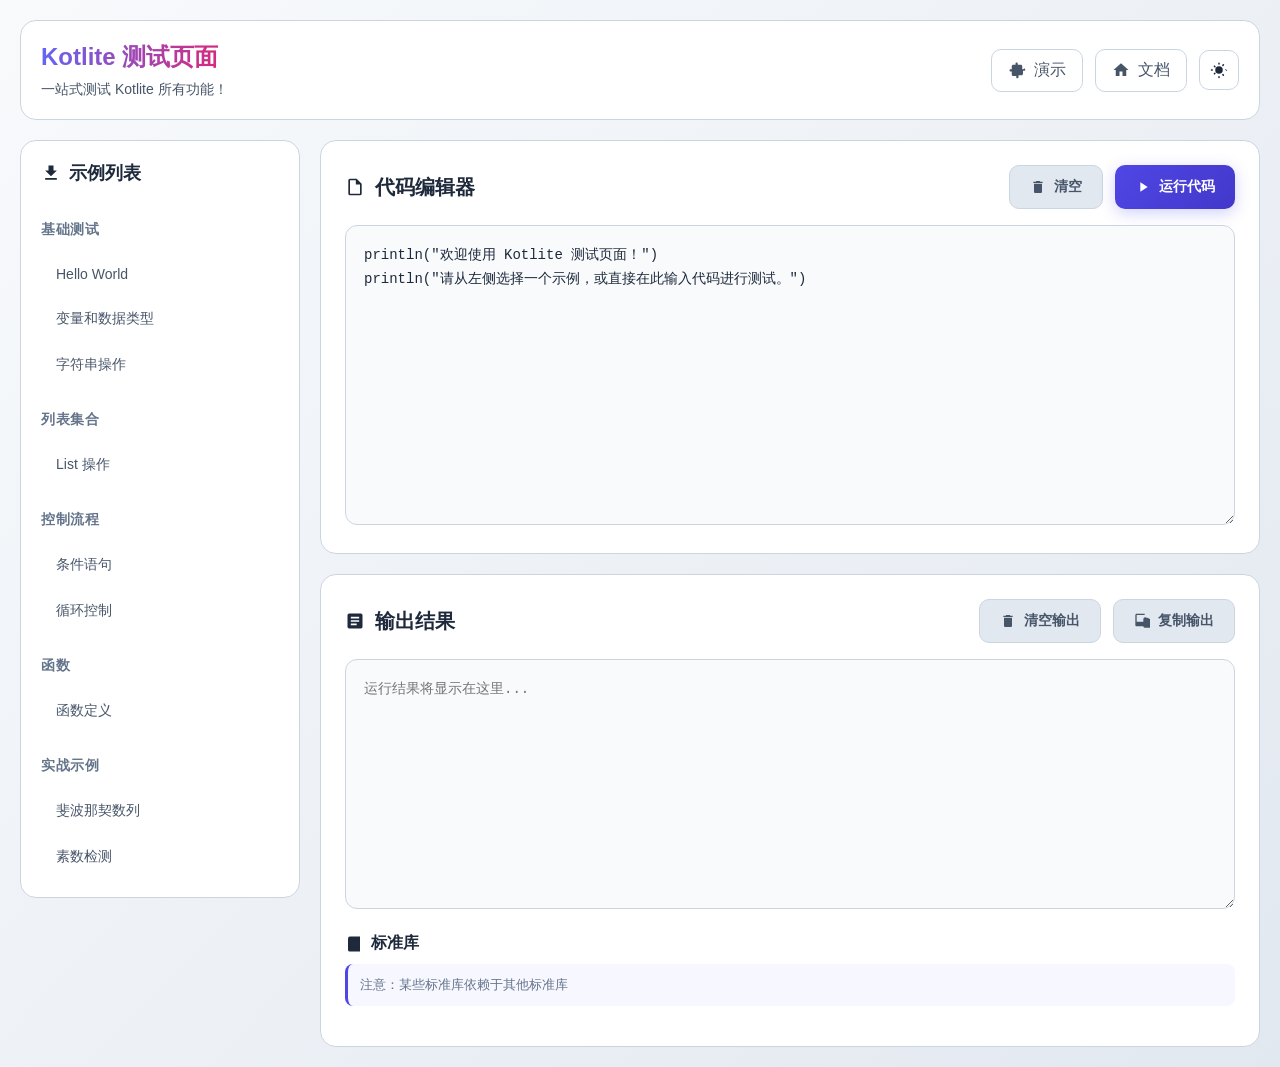
==== commit 1003b37f: "修复移动端显示问题、图标和移除状态提示" ====
--- a/demo/test.html
+++ b/demo/test.html
@@ -354,31 +354,8 @@
             box-shadow: 0 0 0 4px rgba(99, 102, 241, 0.15);
         }
 
-        #output, #txtOutput {
+        #txtOutput {
             min-height: 250px;
-        }
-
-        .status-message {
-            padding: 12px 16px;
-            border-radius: 10px;
-            margin-bottom: 16px;
-            font-size: 14px;
-            display: none;
-            border: 1px solid transparent;
-        }
-
-        .status-message.success {
-            display: block;
-            background: rgba(16, 185, 129, 0.1);
-            border-color: var(--success-color);
-            color: var(--success-color);
-        }
-
-        .status-message.error {
-            display: block;
-            background: rgba(239, 68, 68, 0.1);
-            border-color: var(--error-color);
-            color: var(--error-color);
         }
 
         .library-section {
@@ -492,7 +469,7 @@
                     </svg>
                 </button>
                 <div class="header-left">
-                    <h1>🧪 Kotlite 测试页面</h1>
+                    <h1>Kotlite 测试页面</h1>
                     <p>一站式测试 Kotlite 所有功能！</p>
                 </div>
             </div>
@@ -511,10 +488,10 @@
                 </a>
                 <button id="theme-toggle" title="切换主题">
                     <svg id="moon-icon" width="18" height="18" viewBox="0 0 24 24" fill="currentColor">
-                        <path d="M9 2c-1.05 0-2.05.16-3 .46 4.06 1.27 7 5.06 7 9.54s-2.94 8.28-7 9.54c.95.3 1.95.46 3 .46 5.52 0 10-4.48 10-10S14.52 2 9 2z"/>
+                        <path d="M21 12.79A9 9 0 1 1 11.21 3 7 7 0 0 0 21 12.79z"/>
                     </svg>
                     <svg id="sun-icon" width="18" height="18" viewBox="0 0 24 24" fill="currentColor" style="display: none;">
-                        <path d="M6.76 4.84l-1.8-1.79-1.41 1.41 1.79 1.79 1.42-1.41zM4 10.5H1v2h3v-2zm9-9.5h-2V4h2V1zm7.5 2.83 3.67l1.79-1.8-1.41-1.41-1.79 1.79 1.41 1.42zM20 10.5v2h3v-2h-3zm-2.76-5.66l-1.41-1.41-1.79 1.79 1.41 1.41 1.79-1.79zM13 18.5H11v3h2v-3zm3.24-2.34l1.79 1.79 1.41-1.41-1.79-1.79-1.41 1.41zM6.34 17l-1.79 1.8 1.41 1.41 1.79-1.8-1.41-1.41z"/>
+                        <path d="M12 7a5 5 0 1 0 0 10 5 5 0 0 0 0-10zm0-5a1 1 0 0 1 1 1v1a1 1 0 1 1-2 0V3a1 1 0 0 1 1-1zm0 18a1 1 0 0 1 1 1v1a1 1 0 1 1-2 0v-1a1 1 0 0 1 1-1zM5.172 6.172a1 1 0 0 1 1.414 0l.707.707a1 1 0 0 1-1.414 1.414l-.707-.707a1 1 0 0 1 0-1.414zm11.314 11.314a1 1 0 0 1 1.414 0l.707.707a1 1 0 0 1-1.414 1.414l-.707-.707a1 1 0 0 1 0-1.414zM3 13a1 1 0 1 0 0-2H2a1 1 0 0 0 0 2h1zm20-1a1 1 0 1 1-2 0h-1a1 1 0 1 1 2 0h1zM5.172 17.828a1 1 0 0 1 0-1.414l.707-.707a1 1 0 0 1 1.414 1.414l-.707.707a1 1 0 0 1-1.414 0zm11.314-11.314a1 1 0 0 1 0-1.414l.707-.707a1 1 0 0 1 1.414 1.414l-.707.707a1 1 0 0 1-1.414 0z"/>
                     </svg>
                 </button>
             </div>
@@ -530,8 +507,6 @@
                     </svg>
                     示例列表
                 </h2>
-
-                <h3>基础测试</h3>
                 <ul class="example-list" id="exampleList">
                 </ul>
             </aside>
@@ -541,7 +516,7 @@
                     <div class="section-header">
                         <h2>
                             <svg width="20" height="20" viewBox="0 0 24 24" fill="currentColor">
-                                <path d="M14.447 3.027a.75.75 0 01.527.92l-4.5 16.5a.75.75 0 01-1.448-.394l4.5-16.5a.75.75 0 01.921-.526zM16.72 6.22a.75.75 0 011.06 0l5.25 5.25a.75.75 0 010 1.06l-5.25 5.25a.75.75 0 11-1.06-1.06L21.44 12l-4.72-4.72a.75.75 0 010-1.06zm-9.44 0a.75.75 0 010 1.06L2.56 12l4.72 4.72a.75.75 0 11-1.06 1.06L.97 12.53a.75.75 0 010-1.06l5.25-5.25a.75.75 0 011.06 0z"/>
+                                <path d="M14 2H6a2 2 0 0 0-2 2v16a2 2 0 0 0 2 2h12a2 2 0 0 0 2-2V8l-6-6zm4 18H6V4h7v5h5v11z"/>
                             </svg>
                             代码编辑器
                         </h2>
@@ -560,7 +535,6 @@
                             </button>
                         </div>
                     </div>
-                    <div id="statusMessage" class="status-message"></div>
                     <textarea id="txtCode" placeholder="在此输入 Kotlin 代码...">println("欢迎使用 Kotlite 测试页面！")
 println("请从左侧选择一个示例，或直接在此输入代码进行测试。")</textarea>
                 </div>
@@ -569,7 +543,7 @@
                     <div class="section-header">
                         <h2>
                             <svg width="20" height="20" viewBox="0 0 24 24" fill="currentColor">
-                                <path d="M12 4a4 4 0 0 1 4 4v1H6.09C6.57 6.88 8.14 5 12 5v0a5.98 5.98 0 0 1 4.79 2.46l1.42-1.42A8 8 0 0 0 4.06 11H2v2h2.06a8 8 0 0 0 14.15 4.96l-1.42-1.42A6 6 0 0 1 12 19c-3.86 0-5.43-1.88-5.91-4H16v1a4 4 0 0 1-4 4v0a4 4 0 0 1-4-4v0H4v-2h4V8a4 4 0 0 1 4-4v0"/>
+                                <path d="M19 3H5a2 2 0 0 0-2 2v14a2 2 0 0 0 2 2h14a2 2 0 0 0 2-2V5a2 2 0 0 0-2-2zm-5 14H7v-2h7v2zm3-4H7v-2h10v2zm0-4H7V7h10v2z"/>
                             </svg>
                             输出结果
                         </h2>
@@ -594,7 +568,8 @@
                     <div class="library-section">
                         <h3>
                             <svg width="18" height="18" viewBox="0 0 24 24" fill="currentColor">
-                                <path d="M20 6h-8l-2-2H4c-1.1 0-1.99.9-1.99 2L2 18c0 1.1.9 2 2 2h16c1.1 0 2-.9 2-2V8c0-1.1-.9-2-2-2zm0 12H4V8h16v10z"/>
+                                <path d="M4 19.5A2.5 2.5 0 0 1 6.5 17H20"/>
+                                <path d="M6.5 2H20v20H6.5A2.5 2.5 0 0 1 4 19.5v-15A2.5 2.5 0 0 1 6.5 2z"/>
                             </svg>
                             标准库
                         </h3>
@@ -675,33 +650,17 @@
             sidebarOverlay.classList.remove('show');
         });
 
-        // 显示状态消息
-        function showStatus(message, isError = false) {
-            const statusEl = document.getElementById('statusMessage');
-            statusEl.textContent = message;
-            statusEl.className = 'status-message ' + (isError ? 'error' : 'success');
-            setTimeout(() => {
-                statusEl.className = 'status-message';
-            }, 3000);
-        }
-
         // 示例代码
         const examples = [
             { category: '基础测试', name: 'Hello World', id: 'hello', code: 'println("Hello, 世界！")\nprintln("欢迎使用 Kotlite！")' },
             { category: '基础测试', name: '变量和数据类型', id: 'variables', code: '// 变量声明\nval immutable = "我是不可变的"\nvar mutable = "我是可变的"\nmutable = "我改变了！"\n\n// 数据类型\nval intNum: Int = 42\nval longNum: Long = 10000000000L\nval doubleNum: Double = 3.14159\nval booleanVal: Boolean = true\nval charVal: Char = \'A\'\n\nprintln("整数: " + intNum)\nprintln("长整数: " + longNum)\nprintln("浮点数: " + doubleNum)\nprintln("布尔值: " + booleanVal)\nprintln("字符: " + charVal)\nprintln("不可变变量: " + immutable)\nprintln("可变变量: " + mutable)' },
-            { category: '基础测试', name: '字符串操作', id: 'strings', code: 'val str = "Hello, Kotlin!"\n\n// 基本操作\nprintln("字符串: " + str)\nprintln("长度: " + str.length)\nprintln("大写: " + str.toUpperCase())\nprintln("小写: " + str.toLowerCase())\n\n// 子串\nprintln("子串: " + str.substring(0, 5))\n\n// 检查包含\nprintln("包含 \\\"Kotlin\\\": " + str.contains("Kotlin"))\n\n// 替换\nprintln("替换: " + str.replace("Hello", "Hi"))\n\n// 分割和连接\nval csv = "apple,banana,orange"\nval parts = csv.split(",")\nprintln("分割后: " + parts)\nprintln("连接: " + parts.joinToString(" | "))' },
-            { category: '基础测试', name: '数学运算', id: 'math', code: '// 基本运算\nval a = 10\nval b = 3\nprintln(a + " + " + b + " = " + (a + b))\nprintln(a + " - " + b + " = " + (a - b))\nprintln(a + " * " + b + " = " + (a * b))\nprintln(a + " / " + b + " = " + (a / b))\nprintln(a + " % " + b + " = " + (a % b))\n\n// 比较运算\nprintln(a + " > " + b + ": " + (a > b))\nprintln(a + " == " + b + ": " + (a == b))' },
-            { category: '列表集合', name: 'List 操作', id: 'list', code: '// 创建列表\nval list = listOf("苹果", "香蕉", "橙子")\nprintln("原列表: " + list)\n\n// 访问元素\nprintln("第一个元素: " + list[0])\nprintln("最后一个元素: " + list[list.size - 1])\n\n// 遍历\nprintln("\\n遍历列表:")\nfor (item in list) {\n    println("- " + item)\n}\n\n// 索引遍历\nprintln("\\n索引遍历:")\nfor ((index, item) in list.withIndex()) {\n    println(index + ": " + item)\n}\n\n// 可变列表\nval mutableList = mutableListOf(1, 2, 3)\nprintln("\\n可变列表初始: " + mutableList)\nmutableList.add(4)\nmutableList.add(0, 0)\nprintln("添加后: " + mutableList)\nmutableList.remove(2)\nprintln("删除后: " + mutableList)' },
-            { category: '列表集合', name: 'Map 操作', id: 'map', code: '// 创建 Map\nval map = mapOf(\n    "one" to 1,\n    "two" to 2,\n    "three" to 3\n)\nprintln("原Map: " + map)\n\n// 访问值\nprintln("键 \\\"one\\\" 的值: " + map["one"])\nprintln("键 \\\"four\\\" 的值或默认: " + map.getOrDefault("four", 0))\n\n// 遍历\nprintln("\\n遍历 Map:")\nfor ((key, value) in map) {\n    println(key + " -> " + value)\n}\n\n// 可变 Map\nval mutableMap = mutableMapOf<String, Int>()\nmutableMap["a"] = 10\nmutableMap["b"] = 20\nprintln("\\n可变Map: " + mutableMap)\nmutableMap["c"] = 30\nprintln("添加后: " + mutableMap)\nmutableMap.remove("a")\nprintln("删除后: " + mutableMap)' },
-            { category: '控制流程', name: '条件语句', id: 'condition', code: 'val score = 85\n\n// if 表达式\nval result = if (score >= 90) {\n    "优秀"\n} else if (score >= 80) {\n    "良好"\n} else if (score >= 60) {\n    "及格"\n} else {\n    "不及格"\n}\nprintln("成绩 " + score + ": " + result)\n\nval grade = \'B\'\nval desc = when (grade) {\n    \'A\' -> "优秀"\n    \'B\' -> "良好"\n    \'C\' -> "合格"\n    else -> "其他"\n}\nprintln("等级 " + grade + ": " + desc)' },
-            { category: '控制流程', name: '循环控制', id: 'loop', code: '// for 循环范围\nprintln("1到5:")\nfor (i in 1..5) {\n    print(i + " ")\n}\n\nprintln("\\n\\n5到1:")\nfor (i in 5 downTo 1) {\n    print(i + " ")\n}\n\nprintln("\\n\\n1到10，步长2:")\nfor (i in 1..10 step 2) {\n    print(i + " ")\n}\n\nprintln("\\n\\n直到10:")\nfor (i in 1 until 10) {\n    print(i + " ")\n}\n\n// while 循环\nprintln("\\n\\nwhile 循环:")\nvar n = 1\nwhile (n <= 5) {\n    print((n * n) + " ")\n    n++\n}' },
-            { category: '函数', name: '函数定义', id: 'functions', code: '// 简单函数\nfun greet(name: String): String {\n    return "你好, " + name + "！"\n}\nprintln(greet("张三"))\n\n// 单表达式函数\nfun add(a: Int, b: Int): Int = a + b\nprintln("10 + 20 = " + add(10, 20))\n\n// 带默认参数的函数\nfun greetDefault(name: String = "访客"): String {\n    return "欢迎, " + name + "！"\n}\nprintln(greetDefault())\nprintln(greetDefault("李四"))\n\n// 可变参数\nfun sum(vararg numbers: Int): Int {\n    var total = 0\n    for (num in numbers) {\n        total += num\n    }\n    return total\n}\nprintln("求和 1-5: " + sum(1, 2, 3, 4, 5))' },
-            { category: '函数', name: 'Lambda 表达式', id: 'lambda', code: '// 简单的 Lambda\nval double = { x: Int -> x * 2 }\nprintln("double(5): " + double(5))\n\n// 结合列表操作\nval numbers = listOf(1, 2, 3, 4, 5)\nprintln("原列表: " + numbers)\n\nval doubled = numbers.map { it * 2 }\nprintln("乘以2: " + doubled)\n\nval evens = numbers.filter { it % 2 == 0 }\nprintln("偶数: " + evens)\n\nval sum = numbers.reduce { acc, num -> acc + num }\nprintln("求和: " + sum)' },
+            { category: '基础测试', name: '字符串操作', id: 'strings', code: 'val str = "Hello, Kotlin!"\n\n// 基本操作\nprintln("字符串: " + str)\nprintln("长度: " + str.length)\n\n// 检查包含\nprintln("包含 \\"Kotlin\\": " + str.contains("Kotlin"))\n\n// 分割\nval parts = str.split(",")\nprintln("分割后: " + parts)' },
+            { category: '列表集合', name: 'List 操作', id: 'list', code: '// 创建列表\nval list = listOf("苹果", "香蕉", "橙子")\nprintln("原列表: " + list)\n\n// 访问元素\nprintln("第一个元素: " + list[0])\n\n// 遍历\nprintln("\\n遍历列表:")\nfor (item in list) {\n    println("- " + item)\n}\n\n// 可变列表\nval mutableList = mutableListOf(1, 2, 3)\nprintln("\\n可变列表初始: " + mutableList)\nmutableList.add(4)\nmutableList.add(0, 0)\nprintln("添加后: " + mutableList)' },
+            { category: '控制流程', name: '条件语句', id: 'condition', code: 'val score = 85\n\n// if 表达式\nval result = if (score >= 90) {\n    "优秀"\n} else if (score >= 80) {\n    "良好"\n} else if (score >= 60) {\n    "及格"\n} else {\n    "不及格"\n}\nprintln("成绩 " + score + ": " + result)' },
+            { category: '控制流程', name: '循环控制', id: 'loop', code: '// for 循环范围\nprintln("1到5:")\nfor (i in 1..5) {\n    println(i)\n}\n\nprintln("\\n直到10:")\nfor (i in 1 until 10) {\n    println(i)\n}' },
+            { category: '函数', name: '函数定义', id: 'functions', code: '// 简单函数\nfun greet(name: String): String {\n    return "你好, " + name + "！"\n}\nprintln(greet("张三"))\n\n// 单表达式函数\nfun add(a: Int, b: Int): Int = a + b\nprintln("10 + 20 = " + add(10, 20))' },
             { category: '实战示例', name: '斐波那契数列', id: 'fibonacci', code: 'fun fibonacci(n: Int) {\n    var a = 0\n    var b = 1\n    \n    for (i in 1..n) {\n        println(a)\n        val next = a + b\n        a = b\n        b = next\n    }\n}\n\nprintln("斐波那契前10项:")\nfibonacci(10)' },
-            { category: '实战示例', name: '素数检测', id: 'prime', code: 'fun isPrime(n: Int): Boolean {\n    if (n <= 1) return false\n    if (n <= 3) return true\n    if (n % 2 == 0 || n % 3 == 0) return false\n    \n    var i = 5\n    while (i * i <= n) {\n        if (n % i == 0 || n % (i + 2) == 0) return false\n        i += 6\n    }\n    return true\n}\n\n// 查找 1-50 之间的素数\nprintln("1-50之间的素数:")\nfor (i in 1..50) {\n    if (isPrime(i)) {\n        println(i)\n    }\n}' },
-            { category: '实战示例', name: '排序算法', id: 'sort', code: 'fun bubbleSort(arr: MutableList<Int>) {\n    val n = arr.size\n    for (i in 0 until n - 1) {\n        for (j in 0 until n - i - 1) {\n            if (arr[j] > arr[j + 1]) {\n                // 交换\n                val temp = arr[j]\n                arr[j] = arr[j + 1]\n                arr[j + 1] = temp\n            }\n        }\n    }\n}\n\nval arr = mutableListOf(64, 34, 25, 12, 22, 11, 90)\nprintln("排序前: " + arr)\nbubbleSort(arr)\nprintln("排序后: " + arr)' },
-            { category: '实战示例', name: '文本频率统计', id: 'wordcount', code: 'fun wordCount(text: String): Map<String, Int> {\n    val words = text.toLowerCase().split(" ", ",", ".", "!", "?")\n        .filter { it.isNotEmpty() }\n    \n    val countMap = mutableMapOf<String, Int>()\n    for (word in words) {\n        countMap[word] = (countMap[word] ?: 0) + 1\n    }\n    \n    return countMap.toSortedMap()\n}\n\nval text = "Kotlin is a great language. Kotlin is fun!"\nval counts = wordCount(text)\nprintln("词频统计:")\nfor ((word, count) in counts) {\n    println("- " + word + ": " + count)\n}' },
-            { category: '实战示例', name: '简单计算器', id: 'calculator', code: 'fun calculate(a: Double, b: Double, op: Char): Double {\n    return when (op) {\n        \'+\' -> a + b\n        \'-\' -> a - b\n        \'*\' -> a * b\n        \'/\' -> if (b != 0.0) a / b else Double.NaN\n        \'%\' -> a % b\n        else -> throw IllegalArgumentException("未知操作符: " + op)\n    }\n}\n\nprintln("100 + 50 = " + calculate(100.0, 50.0, \'+\'))\nprintln("100 - 50 = " + calculate(100.0, 50.0, \'-\'))\nprintln("100 * 50 = " + calculate(100.0, 50.0, \'*\'))\nprintln("100 / 50 = " + calculate(100.0, 50.0, \'/\'))\nprintln("100 % 50 = " + calculate(100.0, 50.0, \'%\'))' }
+            { category: '实战示例', name: '素数检测', id: 'prime', code: 'fun isPrime(n: Int): Boolean {\n    if (n <= 1) return false\n    if (n <= 3) return true\n    if (n % 2 == 0 || n % 3 == 0) return false\n    \n    var i = 5\n    while (i * i <= n) {\n        if (n % i == 0 || n % (i + 2) == 0) return false\n        i += 6\n    }\n    return true\n}\n\n// 查找 1-50 之间的素数\nprintln("1-50之间的素数:")\nfor (i in 1..50) {\n    if (isPrime(i)) {\n        println(i)\n    }\n}' }
         ];
 
         // 填充示例列表
@@ -732,7 +691,6 @@
                 
                 document.getElementById('txtCode').value = example.code;
                 document.getElementById('txtOutput').value = '';
-                showStatus('示例加载成功！');
                 
                 // 移动端关闭侧边栏
                 sidebar.classList.remove('open');
@@ -746,23 +704,16 @@
         // 按钮事件
         document.getElementById('clearBtn').addEventListener('click', function() {
             document.getElementById('txtCode').value = '';
-            showStatus('代码已清空');
         });
 
         document.getElementById('clearOutputBtn').addEventListener('click', function() {
             document.getElementById('txtOutput').value = '';
-            showStatus('输出已清空');
         });
 
         document.getElementById('copyOutputBtn').addEventListener('click', function() {
             const output = document.getElementById('txtOutput');
             output.select();
             document.execCommand('copy');
-            showStatus('输出已复制到剪贴板！');
-        });
-
-        document.getElementById('runBtn').addEventListener('click', function() {
-            showStatus('正在运行代码...');
         });
     </script>
     <script src="kotlite-demo.js"></script>
